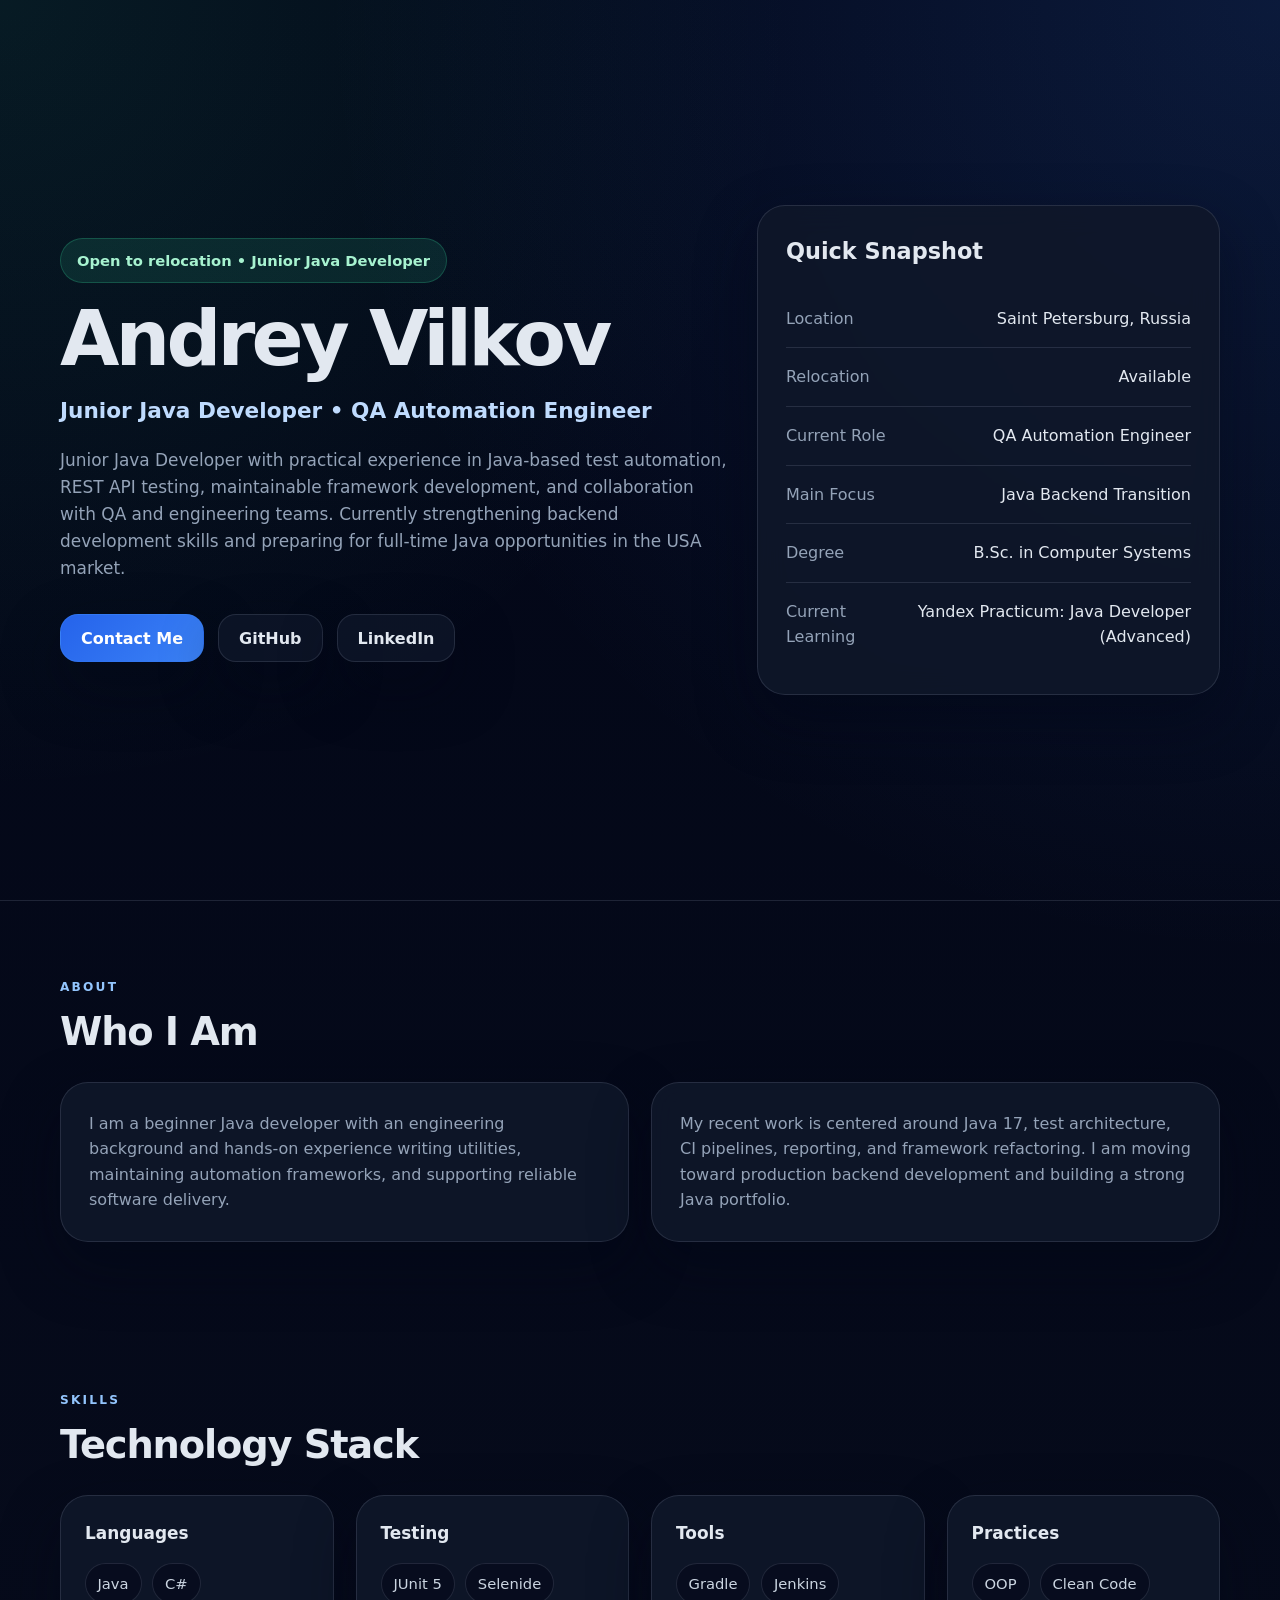
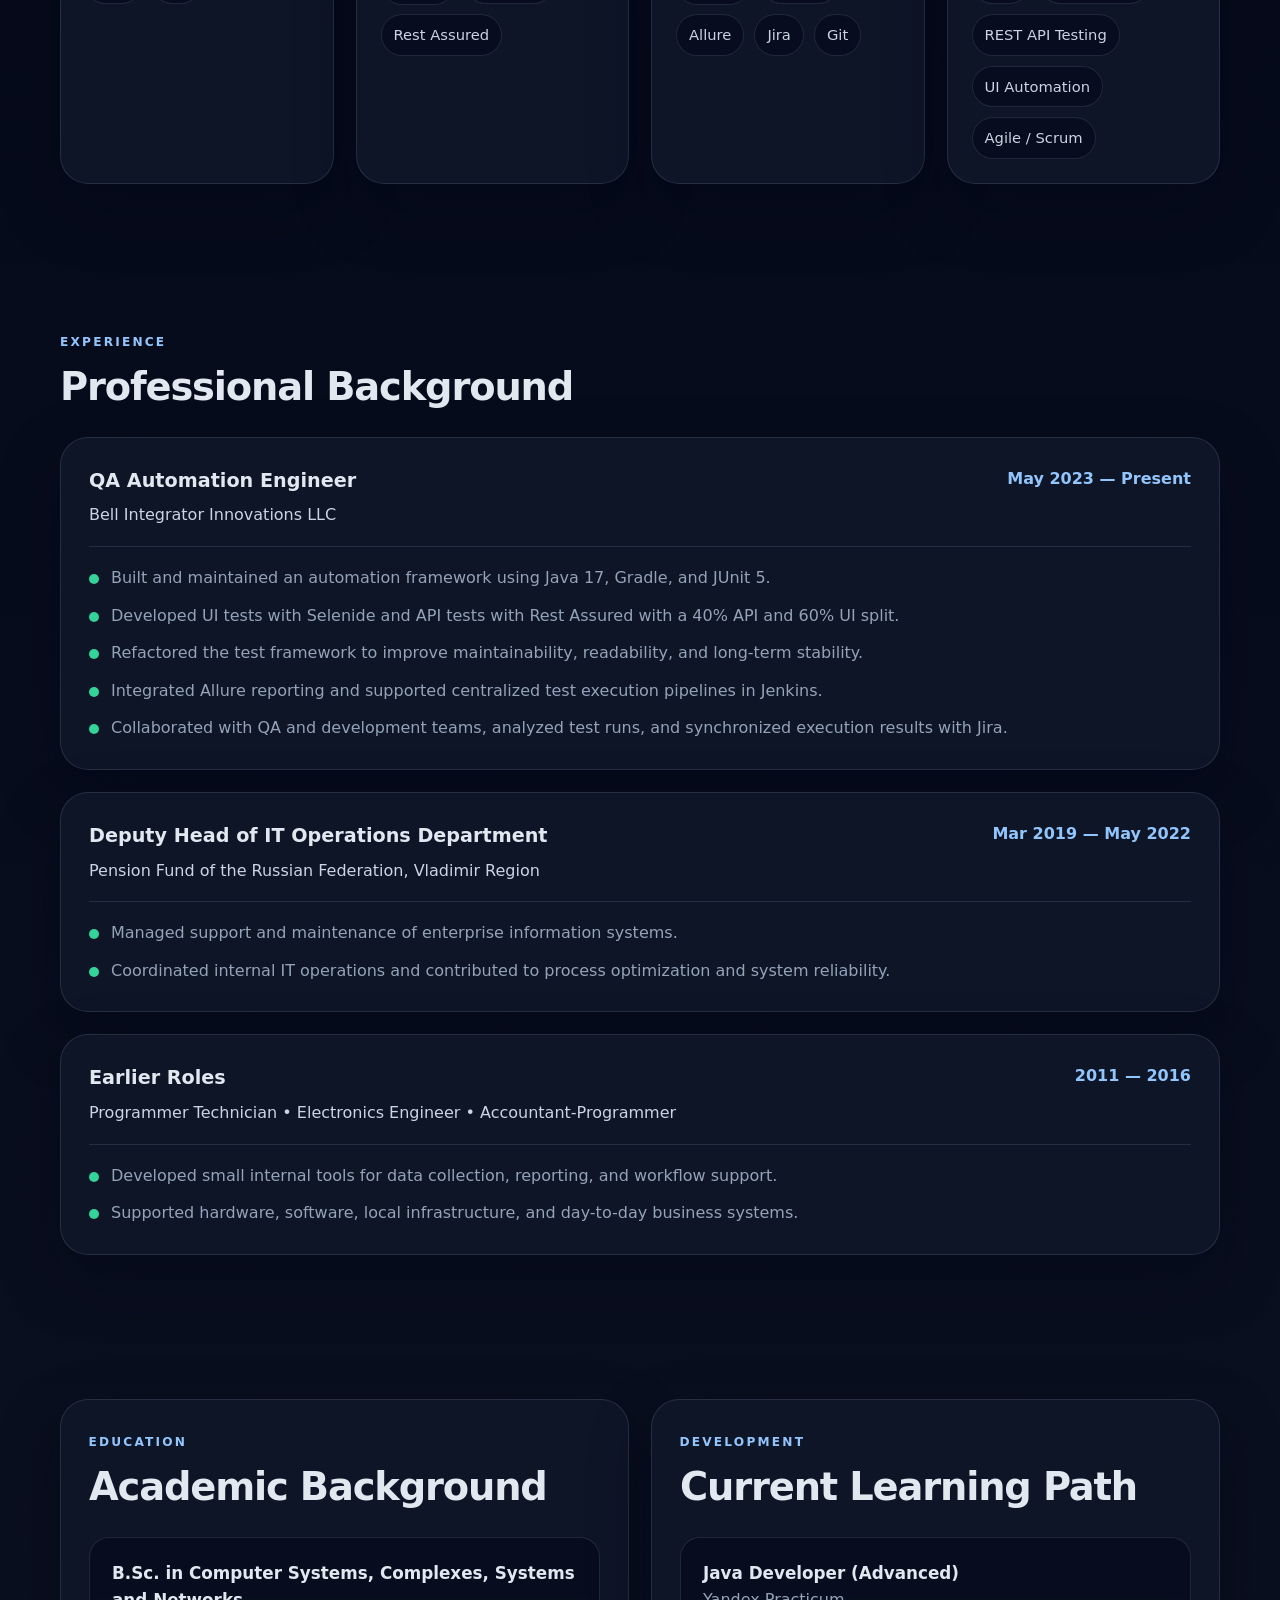
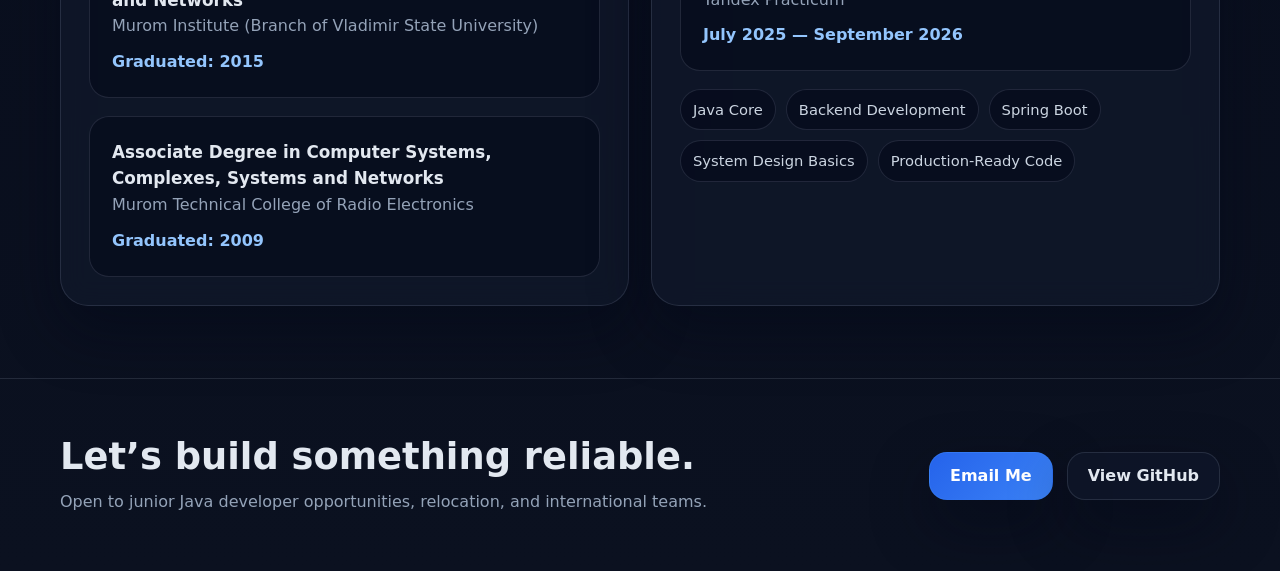
==== index.html @ 2f8b6960 "add index file" ====
<!DOCTYPE html>
<html lang="en">
<head>
  <meta charset="UTF-8" />
  <meta name="viewport" content="width=device-width, initial-scale=1.0" />
  <meta name="description" content="Andrey Vilkov — Junior Java Developer and QA Automation Engineer. Portfolio business card website." />
  <meta name="theme-color" content="#0f172a" />
  <title>Andrey Vilkov | Junior Java Developer</title>
  <style>
    :root {
      --bg: #020617;
      --panel: rgba(15, 23, 42, 0.88);
      --panel-solid: #0f172a;
      --panel-soft: #111827;
      --border: rgba(148, 163, 184, 0.18);
      --text: #e2e8f0;
      --muted: #94a3b8;
      --blue: #3b82f6;
      --blue-soft: rgba(59, 130, 246, 0.16);
      --emerald: #34d399;
      --shadow: 0 24px 60px rgba(2, 6, 23, 0.45);
      --radius-xl: 28px;
      --radius-lg: 20px;
      --max-width: 1160px;
    }

    * { box-sizing: border-box; }
    html { scroll-behavior: smooth; }
    body {
      margin: 0;
      font-family: Inter, ui-sans-serif, system-ui, -apple-system, BlinkMacSystemFont, "Segoe UI", sans-serif;
      color: var(--text);
      background:
        radial-gradient(circle at top right, rgba(59, 130, 246, 0.16), transparent 24%),
        radial-gradient(circle at top left, rgba(52, 211, 153, 0.10), transparent 20%),
        linear-gradient(180deg, #020617 0%, #0b1120 100%);
      line-height: 1.6;
    }

    a { color: inherit; text-decoration: none; }
    img { max-width: 100%; display: block; }

    .container {
      width: min(calc(100% - 32px), var(--max-width));
      margin: 0 auto;
    }

    .section { padding: 72px 0; }
    .section-title {
      margin: 0;
      font-size: clamp(1.95rem, 3vw, 2.7rem);
      line-height: 1.1;
      letter-spacing: -0.03em;
    }
    .eyebrow {
      display: inline-block;
      margin-bottom: 14px;
      color: #93c5fd;
      text-transform: uppercase;
      letter-spacing: 0.18em;
      font-size: 0.76rem;
      font-weight: 700;
    }

    .hero {
      position: relative;
      overflow: hidden;
      border-bottom: 1px solid var(--border);
    }

    .hero-grid {
      display: grid;
      grid-template-columns: 1.3fr 0.9fr;
      gap: 28px;
      align-items: center;
      min-height: 100vh;
      padding: 48px 0;
    }

    .pill {
      display: inline-flex;
      align-items: center;
      gap: 10px;
      padding: 10px 16px;
      border-radius: 999px;
      background: rgba(52, 211, 153, 0.12);
      border: 1px solid rgba(52, 211, 153, 0.24);
      color: #a7f3d0;
      font-size: 0.92rem;
      font-weight: 600;
    }

    .hero h1 {
      margin: 18px 0 0;
      font-size: clamp(3rem, 6vw, 5.4rem);
      line-height: 0.98;
      letter-spacing: -0.05em;
    }

    .hero-subtitle {
      margin: 18px 0 0;
      color: #bfdbfe;
      font-size: clamp(1.05rem, 2vw, 1.35rem);
      font-weight: 600;
    }

    .hero-description {
      max-width: 740px;
      margin: 18px 0 0;
      color: var(--muted);
      font-size: 1.06rem;
    }

    .actions {
      display: flex;
      flex-wrap: wrap;
      gap: 14px;
      margin-top: 32px;
    }

    .button {
      display: inline-flex;
      align-items: center;
      justify-content: center;
      min-height: 48px;
      padding: 0 20px;
      border-radius: 18px;
      border: 1px solid var(--border);
      background: rgba(15, 23, 42, 0.78);
      color: var(--text);
      font-weight: 700;
      transition: transform 160ms ease, border-color 160ms ease, background 160ms ease;
      box-shadow: var(--shadow);
    }

    .button:hover {
      transform: translateY(-2px);
      border-color: rgba(148, 163, 184, 0.42);
      background: rgba(17, 24, 39, 0.96);
    }

    .button-primary {
      background: linear-gradient(135deg, #2563eb, #3b82f6);
      border-color: rgba(59, 130, 246, 0.4);
      color: white;
    }

    .button-primary:hover {
      background: linear-gradient(135deg, #1d4ed8, #2563eb);
      border-color: rgba(96, 165, 250, 0.55);
    }

    .card {
      background: var(--panel);
      border: 1px solid var(--border);
      border-radius: var(--radius-xl);
      box-shadow: var(--shadow);
      backdrop-filter: blur(14px);
    }

    .snapshot {
      padding: 28px;
    }

    .snapshot h2 {
      margin: 0 0 20px;
      font-size: 1.4rem;
    }

    .snapshot-row {
      display: flex;
      justify-content: space-between;
      gap: 18px;
      padding: 16px 0;
      border-bottom: 1px solid var(--border);
    }

    .snapshot-row:last-child { border-bottom: 0; }
    .label { color: var(--muted); }
    .value { text-align: right; }

    .two-col, .grid-2, .grid-4, .timeline {
      display: grid;
      gap: 22px;
    }

    .grid-2 { grid-template-columns: repeat(2, minmax(0, 1fr)); }
    .grid-4 { grid-template-columns: repeat(4, minmax(0, 1fr)); }

    .content-card { padding: 28px; }
    .content-card p { margin: 0; color: var(--muted); }

    .skill-card { padding: 24px; }
    .skill-card h3 { margin: 0 0 16px; font-size: 1.06rem; text-transform: capitalize; }

    .tags {
      display: flex;
      flex-wrap: wrap;
      gap: 10px;
    }

    .tag {
      padding: 8px 12px;
      border-radius: 999px;
      border: 1px solid var(--border);
      background: rgba(2, 6, 23, 0.52);
      color: #cbd5e1;
      font-size: 0.92rem;
    }

    .job-card { padding: 28px; }

    .job-header {
      display: flex;
      justify-content: space-between;
      gap: 18px;
      padding-bottom: 18px;
      border-bottom: 1px solid var(--border);
    }

    .job-header h3 {
      margin: 0;
      font-size: 1.2rem;
    }

    .job-company { margin-top: 6px; color: #cbd5e1; }
    .job-period { color: #93c5fd; font-weight: 700; white-space: nowrap; }

    .job-list {
      margin: 18px 0 0;
      padding: 0;
      list-style: none;
      display: grid;
      gap: 12px;
    }

    .job-list li {
      display: flex;
      align-items: flex-start;
      gap: 12px;
      color: var(--muted);
    }

    .dot {
      width: 10px;
      height: 10px;
      margin-top: 9px;
      border-radius: 50%;
      background: var(--emerald);
      flex: none;
    }

    .edu-item, .learning-card {
      padding: 22px;
      border-radius: var(--radius-lg);
      background: rgba(2, 6, 23, 0.5);
      border: 1px solid var(--border);
    }

    .edu-item h3, .learning-card h3 {
      margin: 0;
      font-size: 1.05rem;
    }

    .subtle { color: var(--muted); }
    .accent { color: #93c5fd; font-weight: 700; }

    .footer {
      border-top: 1px solid var(--border);
      padding: 34px 0 56px;
    }

    .footer-wrap {
      display: flex;
      justify-content: space-between;
      gap: 20px;
      align-items: center;
      padding: 24px 0 0;
    }

    .footer h2 {
      margin: 0;
      font-size: clamp(1.7rem, 3vw, 2.3rem);
      line-height: 1.1;
    }

    .footer p { margin: 12px 0 0; color: var(--muted); }

    @media (max-width: 1080px) {
      .hero-grid,
      .grid-2,
      .grid-4 {
        grid-template-columns: 1fr;
      }

      .hero-grid {
        min-height: auto;
        padding: 72px 0 48px;
      }
    }

    @media (max-width: 720px) {
      .section { padding: 56px 0; }
      .container { width: min(calc(100% - 24px), var(--max-width)); }
      .job-header,
      .snapshot-row,
      .footer-wrap {
        flex-direction: column;
        align-items: flex-start;
      }
      .value, .job-period { text-align: left; white-space: normal; }
      .button { width: 100%; }
      .actions { flex-direction: column; }
    }
  </style>
</head>
<body>
  <header class="hero" id="top">
    <div class="container">
      <div class="hero-grid">
        <div>
          <div class="pill">Open to relocation • Junior Java Developer</div>
          <h1>Andrey Vilkov</h1>
          <p class="hero-subtitle">Junior Java Developer • QA Automation Engineer</p>
          <p class="hero-description">
            Junior Java Developer with practical experience in Java-based test automation, REST API testing,
            maintainable framework development, and collaboration with QA and engineering teams. Currently
            strengthening backend development skills and preparing for full-time Java opportunities in the USA market.
          </p>
          <div class="actions">
            <a class="button button-primary" href="mailto:vilkov_andrew@mail.ru">Contact Me</a>
            <a class="button" href="https://github.com/ITrue33" target="_blank" rel="noreferrer">GitHub</a>
            <a class="button" href="https://www.linkedin.com/in/andrew-vilkov" target="_blank" rel="noreferrer">LinkedIn</a>
          </div>
        </div>

        <aside class="card snapshot">
          <h2>Quick Snapshot</h2>
          <div class="snapshot-row"><span class="label">Location</span><span class="value">Saint Petersburg, Russia</span></div>
          <div class="snapshot-row"><span class="label">Relocation</span><span class="value">Available</span></div>
          <div class="snapshot-row"><span class="label">Current Role</span><span class="value">QA Automation Engineer</span></div>
          <div class="snapshot-row"><span class="label">Main Focus</span><span class="value">Java Backend Transition</span></div>
          <div class="snapshot-row"><span class="label">Degree</span><span class="value">B.Sc. in Computer Systems</span></div>
          <div class="snapshot-row"><span class="label">Current Learning</span><span class="value">Yandex Practicum: Java Developer (Advanced)</span></div>
        </aside>
      </div>
    </div>
  </header>

  <main>
    <section class="section">
      <div class="container">
        <span class="eyebrow">About</span>
        <h2 class="section-title">Who I Am</h2>
        <div class="grid-2" style="margin-top: 28px;">
          <article class="card content-card">
            <p>
              I am a beginner Java developer with an engineering background and hands-on experience writing utilities,
              maintaining automation frameworks, and supporting reliable software delivery.
            </p>
          </article>
          <article class="card content-card">
            <p>
              My recent work is centered around Java 17, test architecture, CI pipelines, reporting, and framework
              refactoring. I am moving toward production backend development and building a strong Java portfolio.
            </p>
          </article>
        </div>
      </div>
    </section>

    <section class="section">
      <div class="container">
        <span class="eyebrow">Skills</span>
        <h2 class="section-title">Technology Stack</h2>
        <div class="grid-4" style="margin-top: 28px;">
          <article class="card skill-card">
            <h3>Languages</h3>
            <div class="tags">
              <span class="tag">Java</span>
              <span class="tag">C#</span>
            </div>
          </article>
          <article class="card skill-card">
            <h3>Testing</h3>
            <div class="tags">
              <span class="tag">JUnit 5</span>
              <span class="tag">Selenide</span>
              <span class="tag">Rest Assured</span>
            </div>
          </article>
          <article class="card skill-card">
            <h3>Tools</h3>
            <div class="tags">
              <span class="tag">Gradle</span>
              <span class="tag">Jenkins</span>
              <span class="tag">Allure</span>
              <span class="tag">Jira</span>
              <span class="tag">Git</span>
            </div>
          </article>
          <article class="card skill-card">
            <h3>Practices</h3>
            <div class="tags">
              <span class="tag">OOP</span>
              <span class="tag">Clean Code</span>
              <span class="tag">REST API Testing</span>
              <span class="tag">UI Automation</span>
              <span class="tag">Agile / Scrum</span>
            </div>
          </article>
        </div>
      </div>
    </section>

    <section class="section">
      <div class="container">
        <span class="eyebrow">Experience</span>
        <h2 class="section-title">Professional Background</h2>
        <div class="timeline" style="margin-top: 28px;">
          <article class="card job-card">
            <div class="job-header">
              <div>
                <h3>QA Automation Engineer</h3>
                <div class="job-company">Bell Integrator Innovations LLC</div>
              </div>
              <div class="job-period">May 2023 — Present</div>
            </div>
            <ul class="job-list">
              <li><span class="dot"></span><span>Built and maintained an automation framework using Java 17, Gradle, and JUnit 5.</span></li>
              <li><span class="dot"></span><span>Developed UI tests with Selenide and API tests with Rest Assured with a 40% API and 60% UI split.</span></li>
              <li><span class="dot"></span><span>Refactored the test framework to improve maintainability, readability, and long-term stability.</span></li>
              <li><span class="dot"></span><span>Integrated Allure reporting and supported centralized test execution pipelines in Jenkins.</span></li>
              <li><span class="dot"></span><span>Collaborated with QA and development teams, analyzed test runs, and synchronized execution results with Jira.</span></li>
            </ul>
          </article>

          <article class="card job-card">
            <div class="job-header">
              <div>
                <h3>Deputy Head of IT Operations Department</h3>
                <div class="job-company">Pension Fund of the Russian Federation, Vladimir Region</div>
              </div>
              <div class="job-period">Mar 2019 — May 2022</div>
            </div>
            <ul class="job-list">
              <li><span class="dot"></span><span>Managed support and maintenance of enterprise information systems.</span></li>
              <li><span class="dot"></span><span>Coordinated internal IT operations and contributed to process optimization and system reliability.</span></li>
            </ul>
          </article>

          <article class="card job-card">
            <div class="job-header">
              <div>
                <h3>Earlier Roles</h3>
                <div class="job-company">Programmer Technician • Electronics Engineer • Accountant-Programmer</div>
              </div>
              <div class="job-period">2011 — 2016</div>
            </div>
            <ul class="job-list">
              <li><span class="dot"></span><span>Developed small internal tools for data collection, reporting, and workflow support.</span></li>
              <li><span class="dot"></span><span>Supported hardware, software, local infrastructure, and day-to-day business systems.</span></li>
            </ul>
          </article>
        </div>
      </div>
    </section>

    <section class="section">
      <div class="container">
        <div class="grid-2">
          <article class="card content-card">
            <span class="eyebrow">Education</span>
            <h2 class="section-title">Academic Background</h2>
            <div style="margin-top: 28px; display: grid; gap: 18px;">
              <div class="edu-item">
                <h3>B.Sc. in Computer Systems, Complexes, Systems and Networks</h3>
                <div class="subtle">Murom Institute (Branch of Vladimir State University)</div>
                <div class="accent" style="margin-top: 10px;">Graduated: 2015</div>
              </div>
              <div class="edu-item">
                <h3>Associate Degree in Computer Systems, Complexes, Systems and Networks</h3>
                <div class="subtle">Murom Technical College of Radio Electronics</div>
                <div class="accent" style="margin-top: 10px;">Graduated: 2009</div>
              </div>
            </div>
          </article>

          <article class="card content-card">
            <span class="eyebrow">Development</span>
            <h2 class="section-title">Current Learning Path</h2>
            <div style="margin-top: 28px; display: grid; gap: 18px;">
              <div class="learning-card">
                <h3>Java Developer (Advanced)</h3>
                <div class="subtle">Yandex Practicum</div>
                <div class="accent" style="margin-top: 10px;">July 2025 — September 2026</div>
              </div>
              <div class="tags">
                <span class="tag">Java Core</span>
                <span class="tag">Backend Development</span>
                <span class="tag">Spring Boot</span>
                <span class="tag">System Design Basics</span>
                <span class="tag">Production-Ready Code</span>
              </div>
            </div>
          </article>
        </div>
      </div>
    </section>
  </main>

  <footer class="footer">
    <div class="container">
      <div class="footer-wrap">
        <div>
          <h2>Let’s build something reliable.</h2>
          <p>Open to junior Java developer opportunities, relocation, and international teams.</p>
        </div>
        <div class="actions" style="margin-top: 0;">
          <a class="button button-primary" href="mailto:your.email@example.com">Email Me</a>
          <a class="button" href="https://github.com/your-username" target="_blank" rel="noreferrer">View GitHub</a>
        </div>
      </div>
    </div>
  </footer>
</body>
</html>
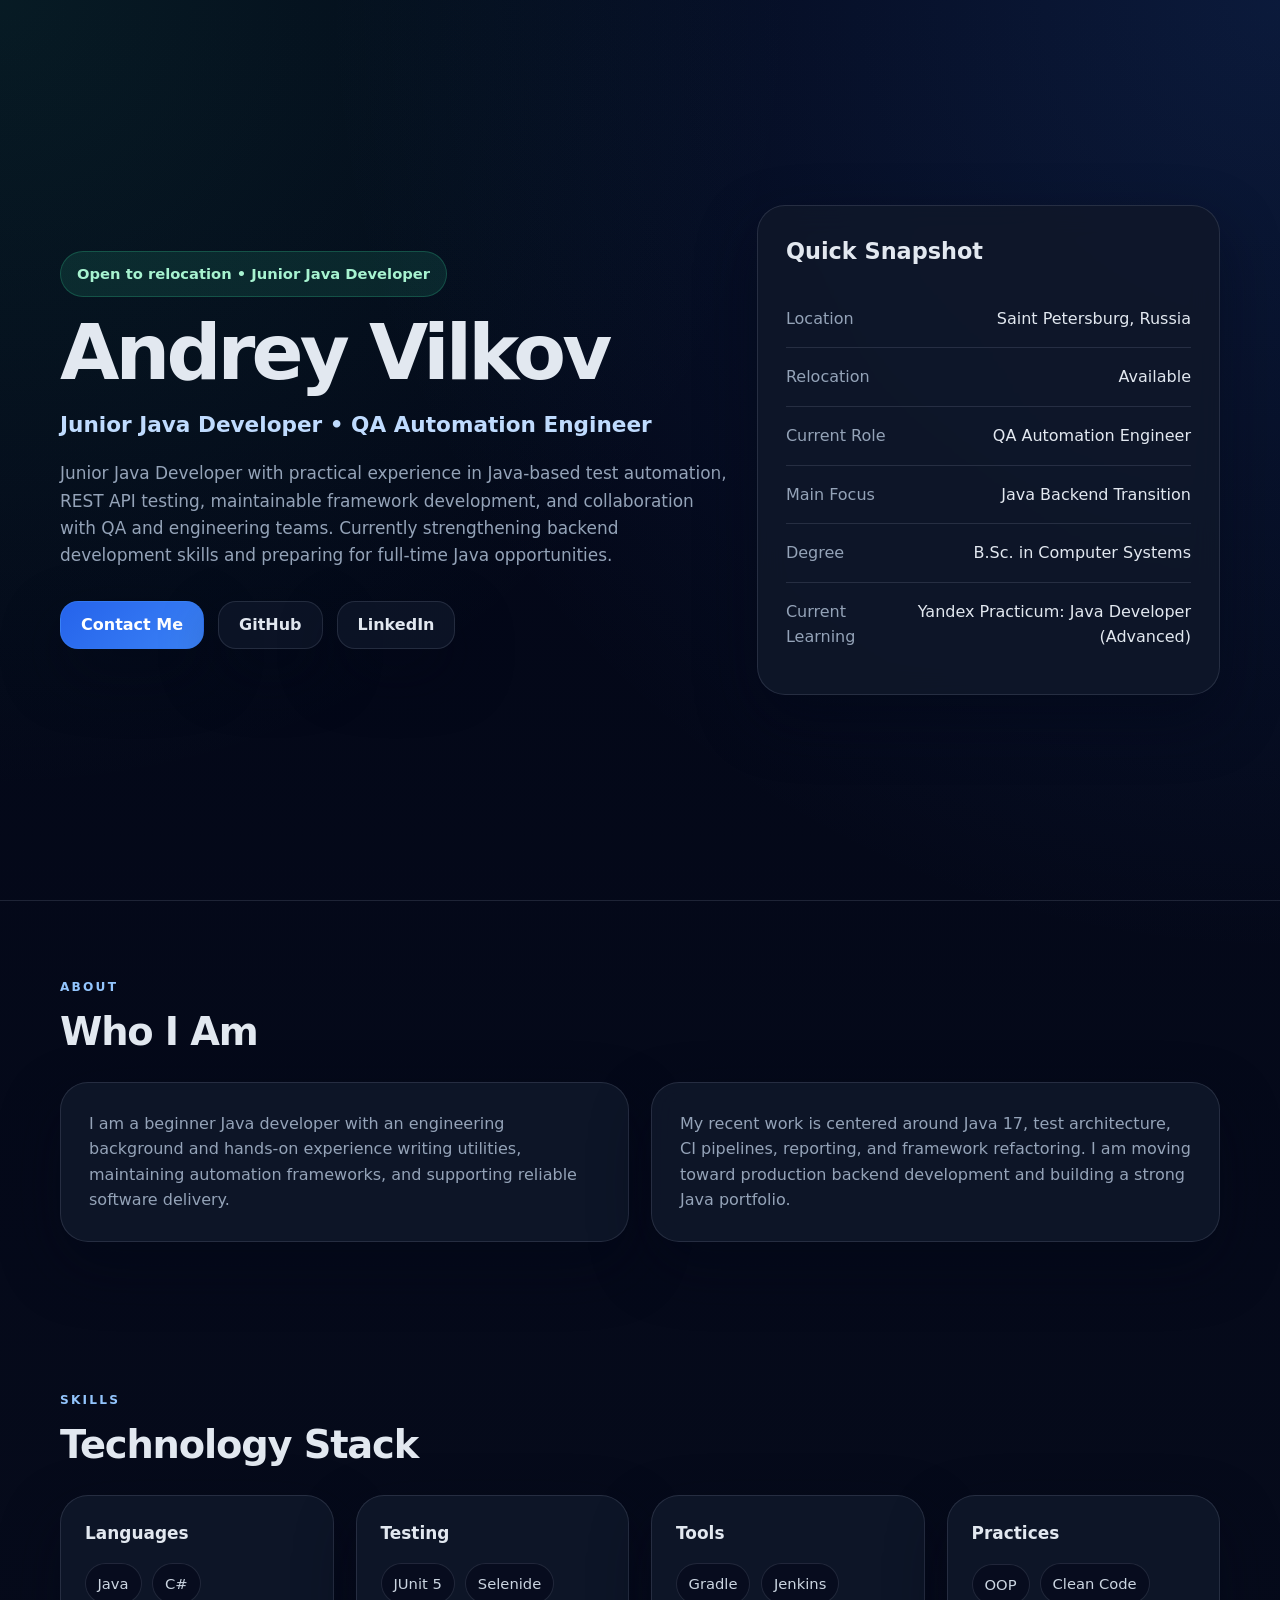
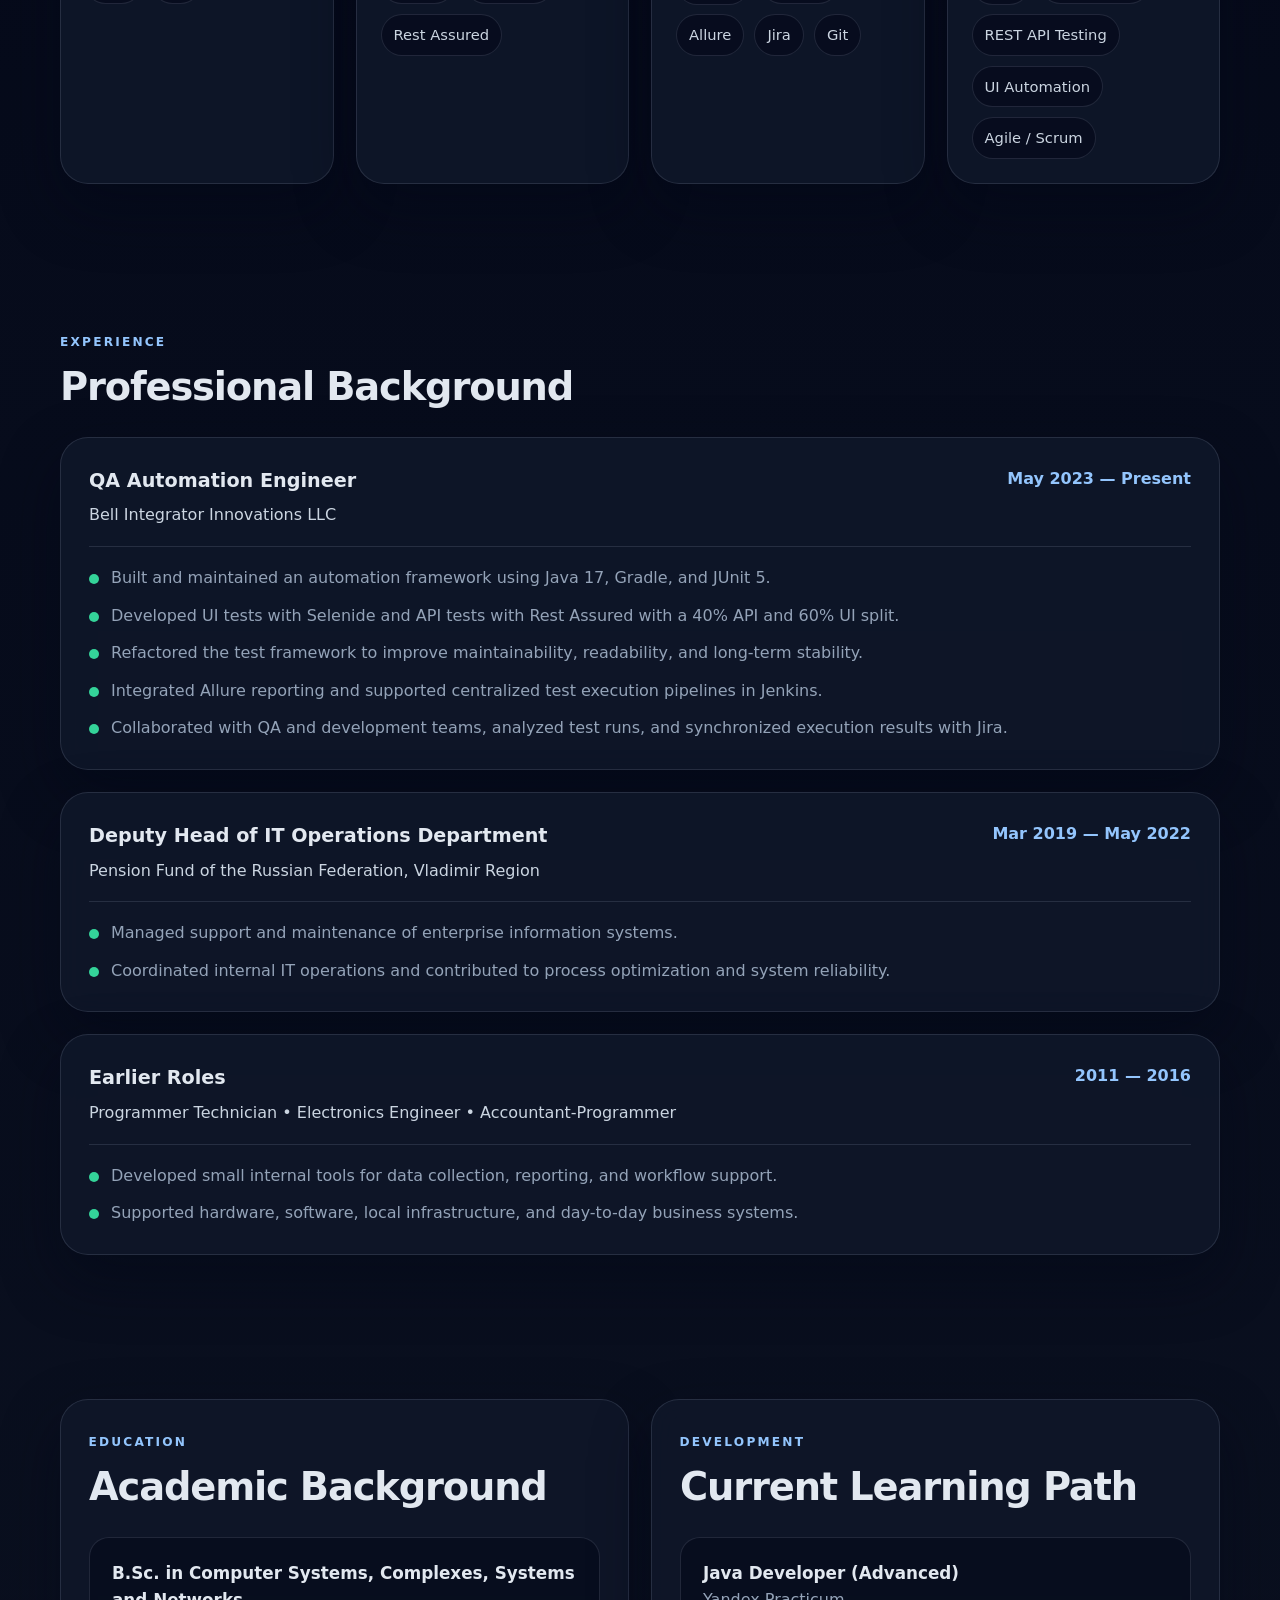
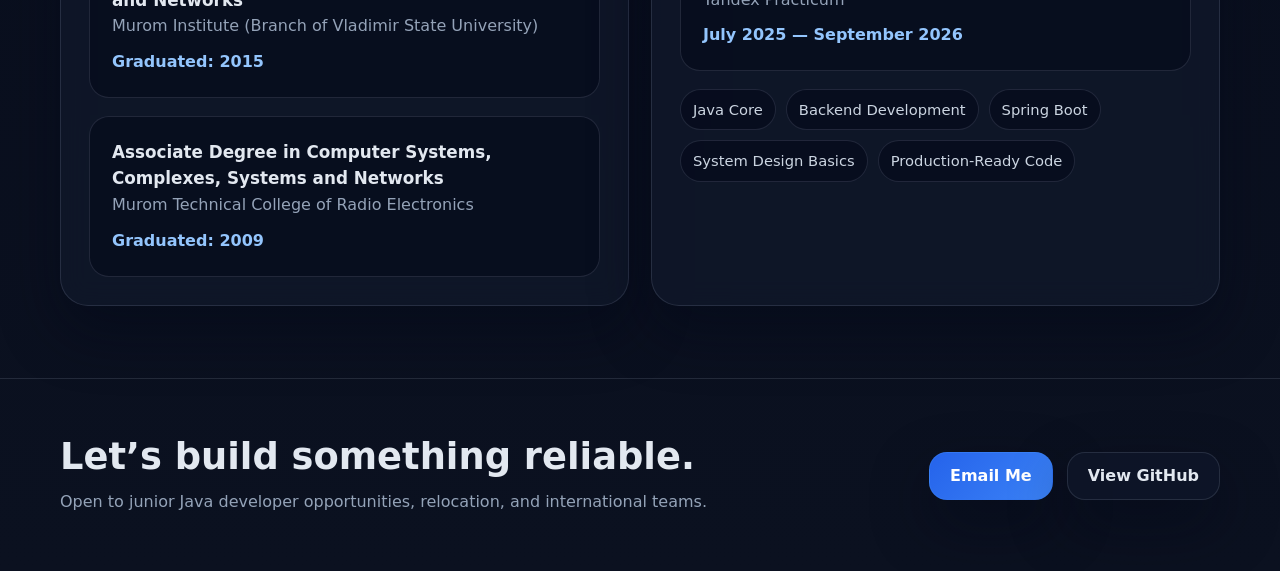
==== commit d255b94f: "Update index.html" ====
--- a/index.html
+++ b/index.html
@@ -325,7 +325,7 @@
           <p class="hero-description">
             Junior Java Developer with practical experience in Java-based test automation, REST API testing,
             maintainable framework development, and collaboration with QA and engineering teams. Currently
-            strengthening backend development skills and preparing for full-time Java opportunities in the USA market.
+            strengthening backend development skills and preparing for full-time Java opportunities.
           </p>
           <div class="actions">
             <a class="button button-primary" href="mailto:vilkov_andrew@mail.ru">Contact Me</a>
@@ -517,8 +517,8 @@
           <p>Open to junior Java developer opportunities, relocation, and international teams.</p>
         </div>
         <div class="actions" style="margin-top: 0;">
-          <a class="button button-primary" href="mailto:your.email@example.com">Email Me</a>
-          <a class="button" href="https://github.com/your-username" target="_blank" rel="noreferrer">View GitHub</a>
+          <a class="button button-primary" href="mailto:vilkov_andrew@mail.ru">Email Me</a>
+          <a class="button" href="https://github.com/ITrue33" target="_blank" rel="noreferrer">View GitHub</a>
         </div>
       </div>
     </div>
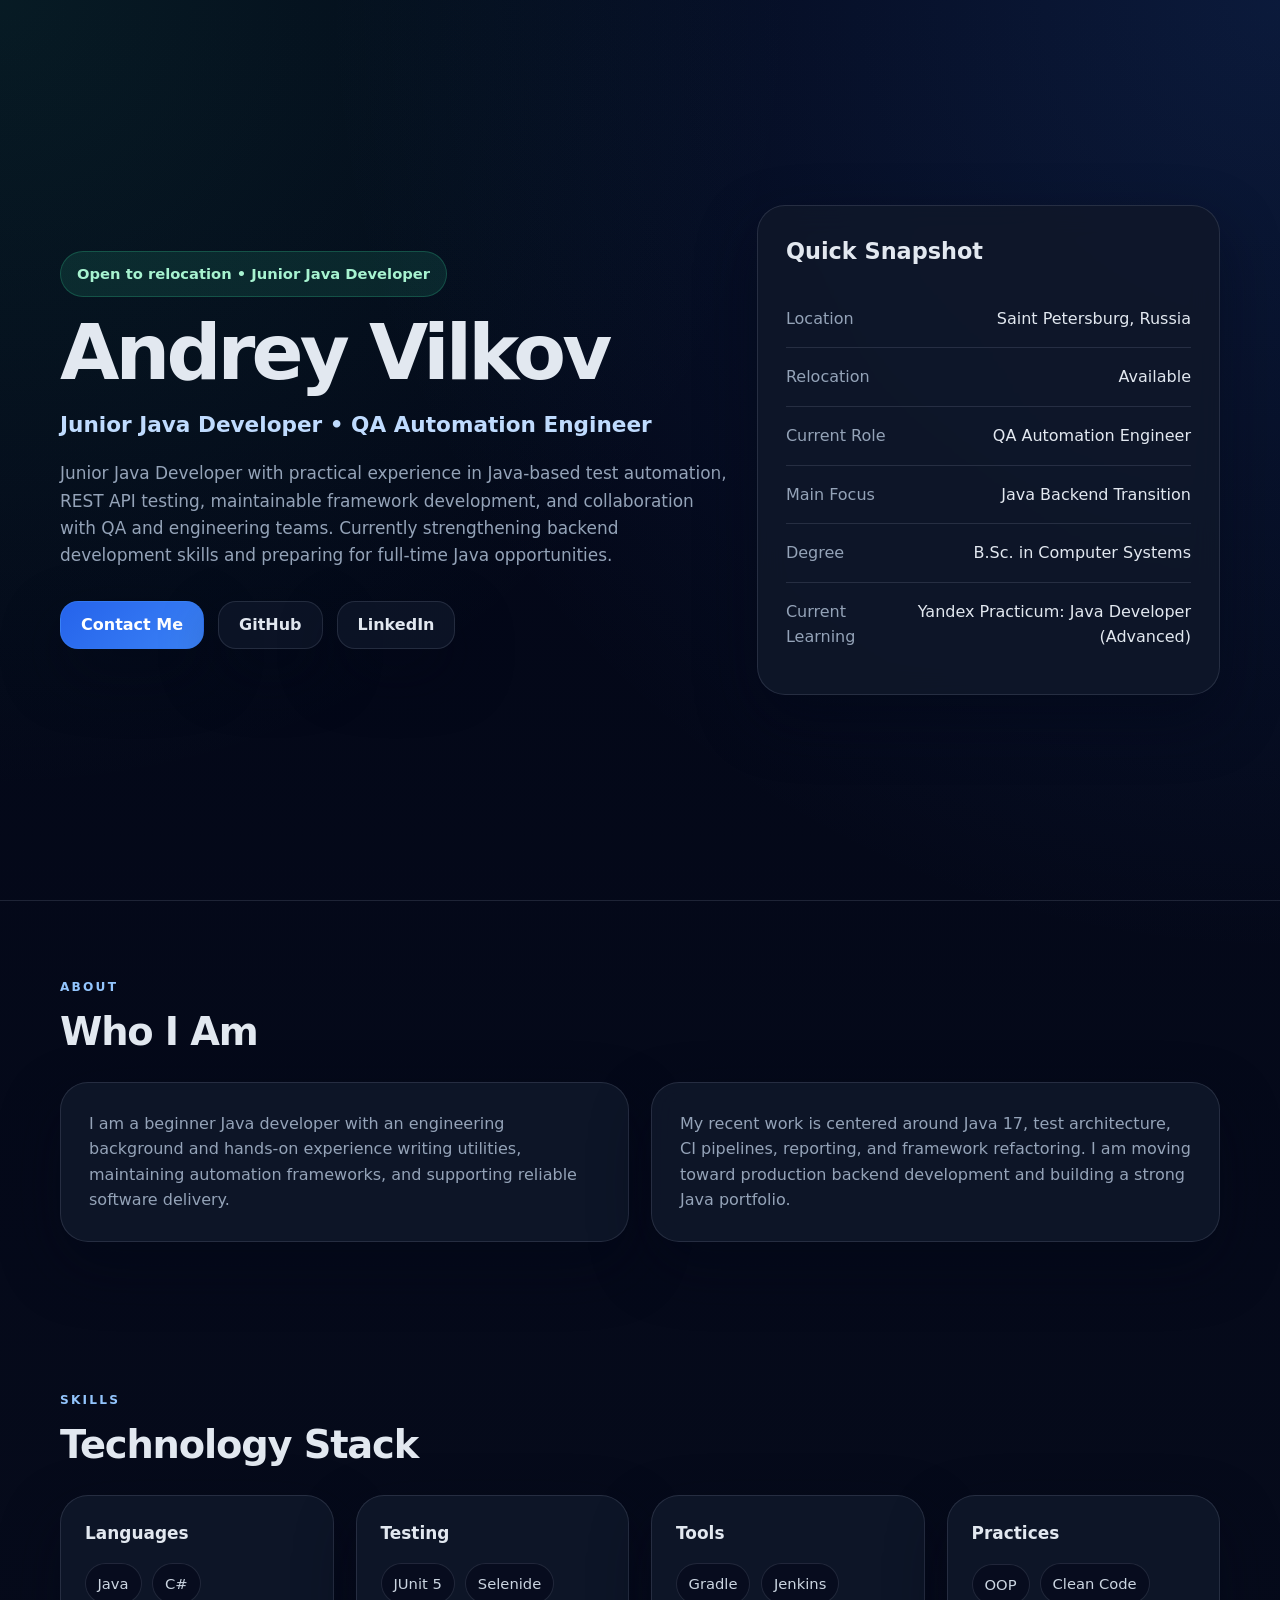
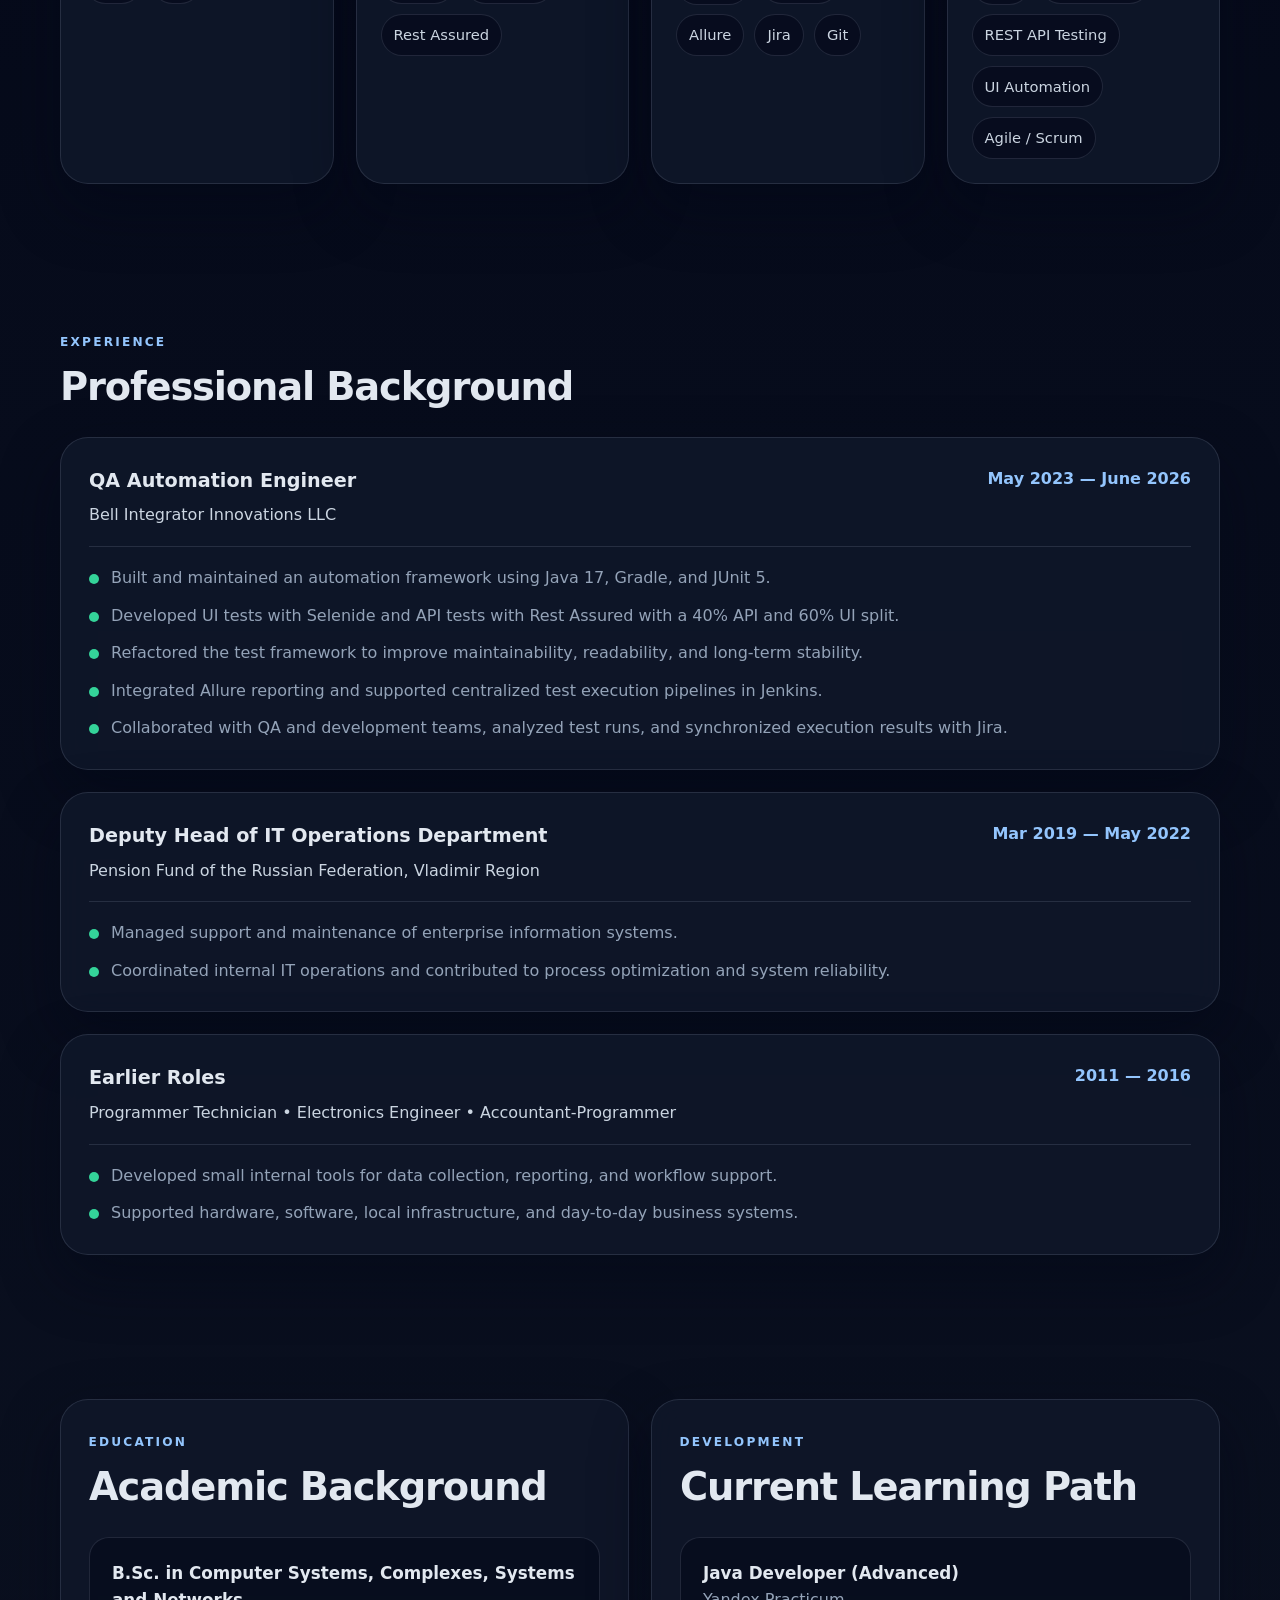
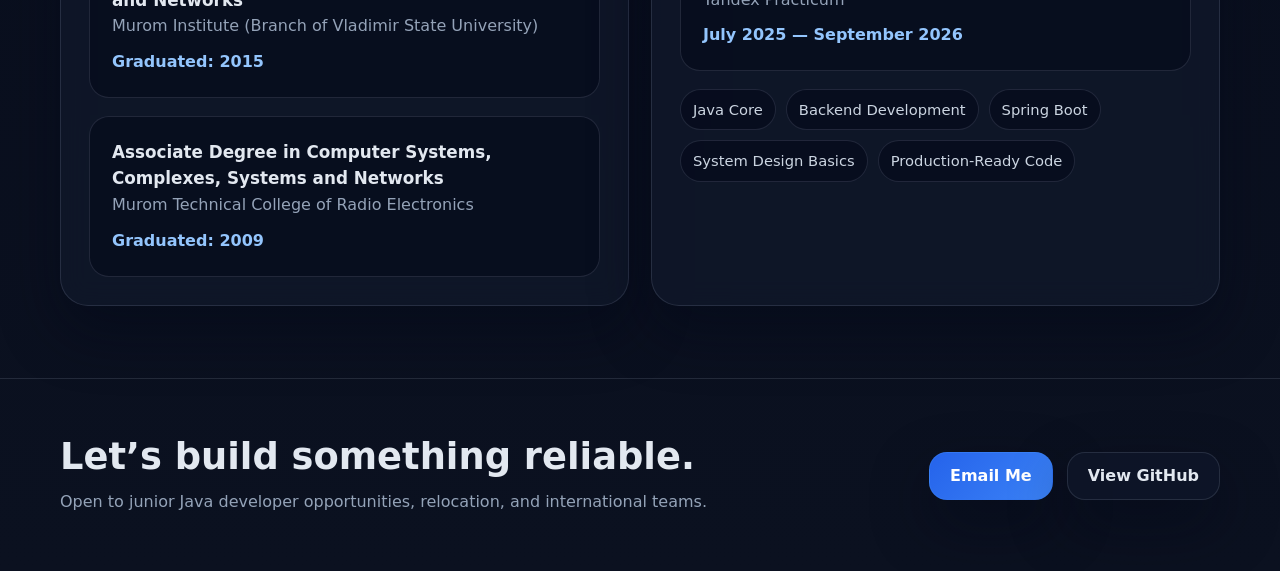
==== commit 9c63c565: "Update index.html update work status" ====
--- a/index.html
+++ b/index.html
@@ -424,7 +424,7 @@
                 <h3>QA Automation Engineer</h3>
                 <div class="job-company">Bell Integrator Innovations LLC</div>
               </div>
-              <div class="job-period">May 2023 — Present</div>
+              <div class="job-period">May 2023 — June 2026</div>
             </div>
             <ul class="job-list">
               <li><span class="dot"></span><span>Built and maintained an automation framework using Java 17, Gradle, and JUnit 5.</span></li>
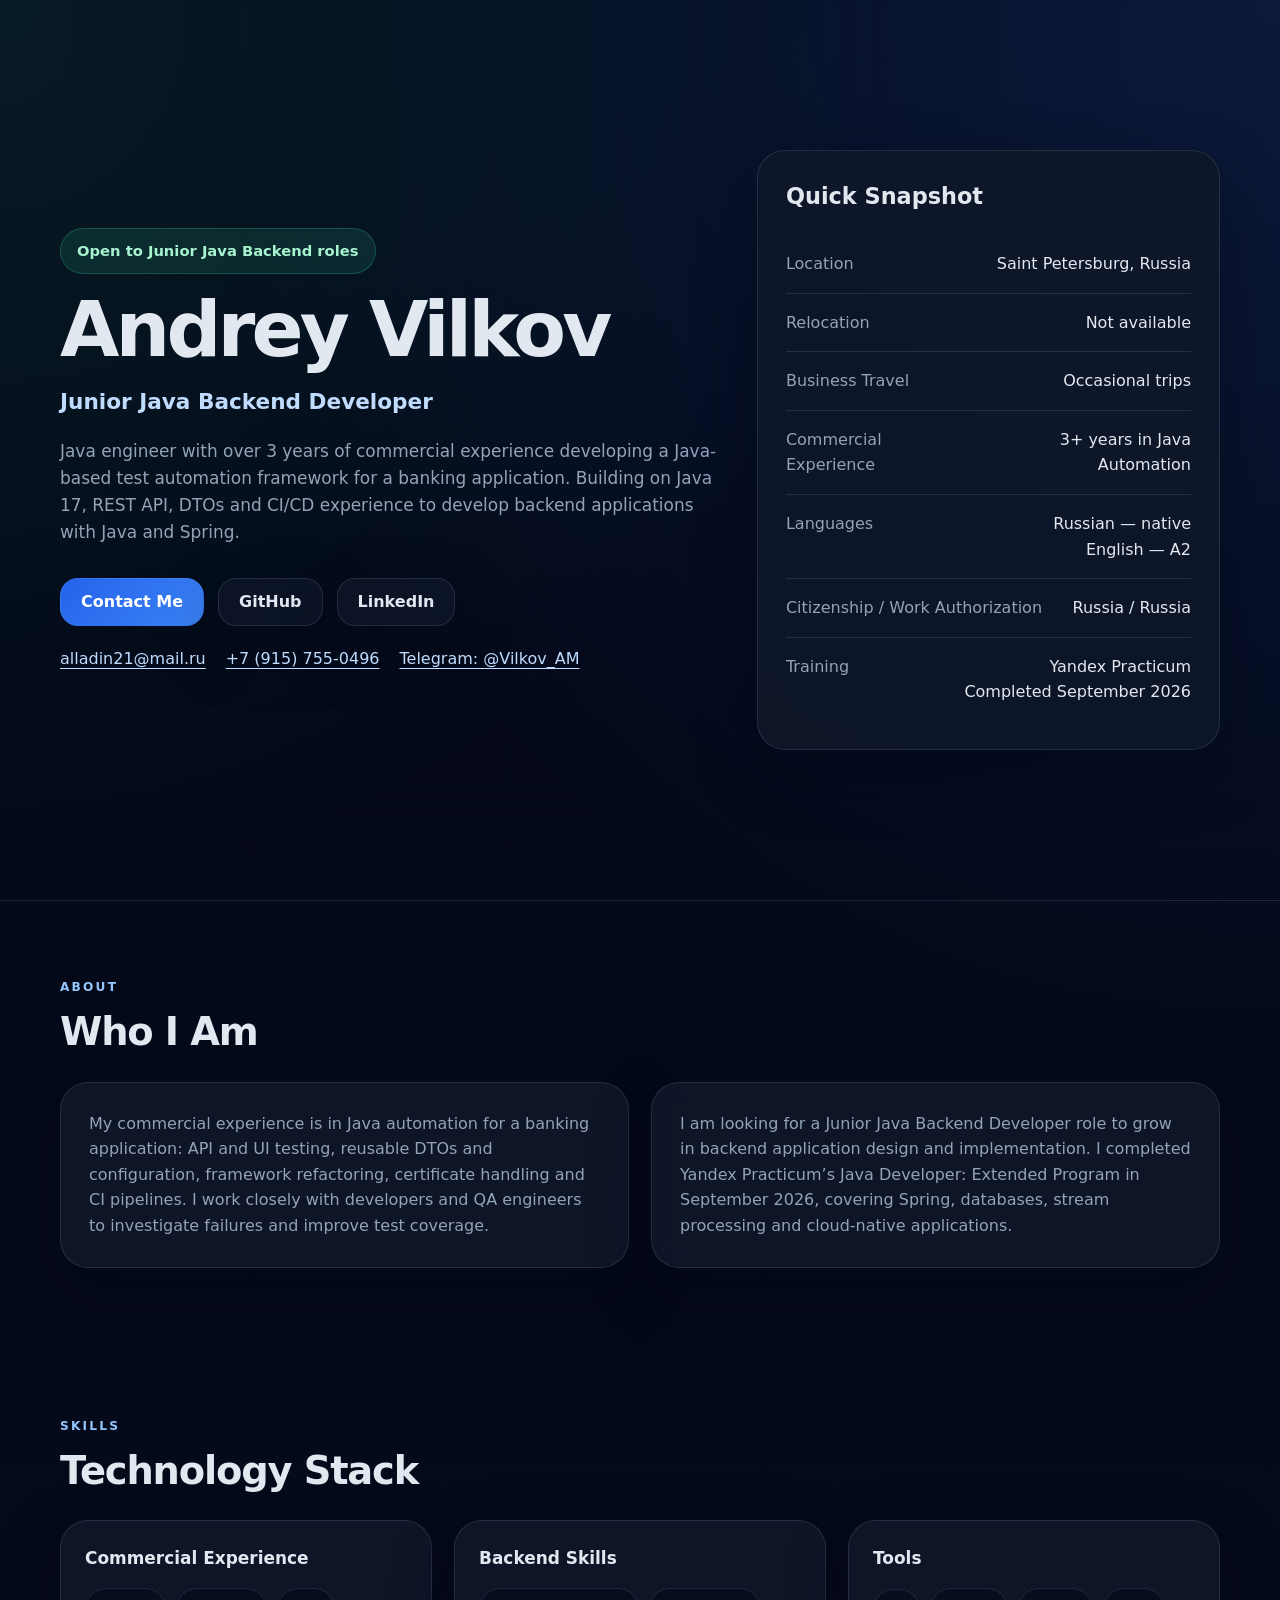
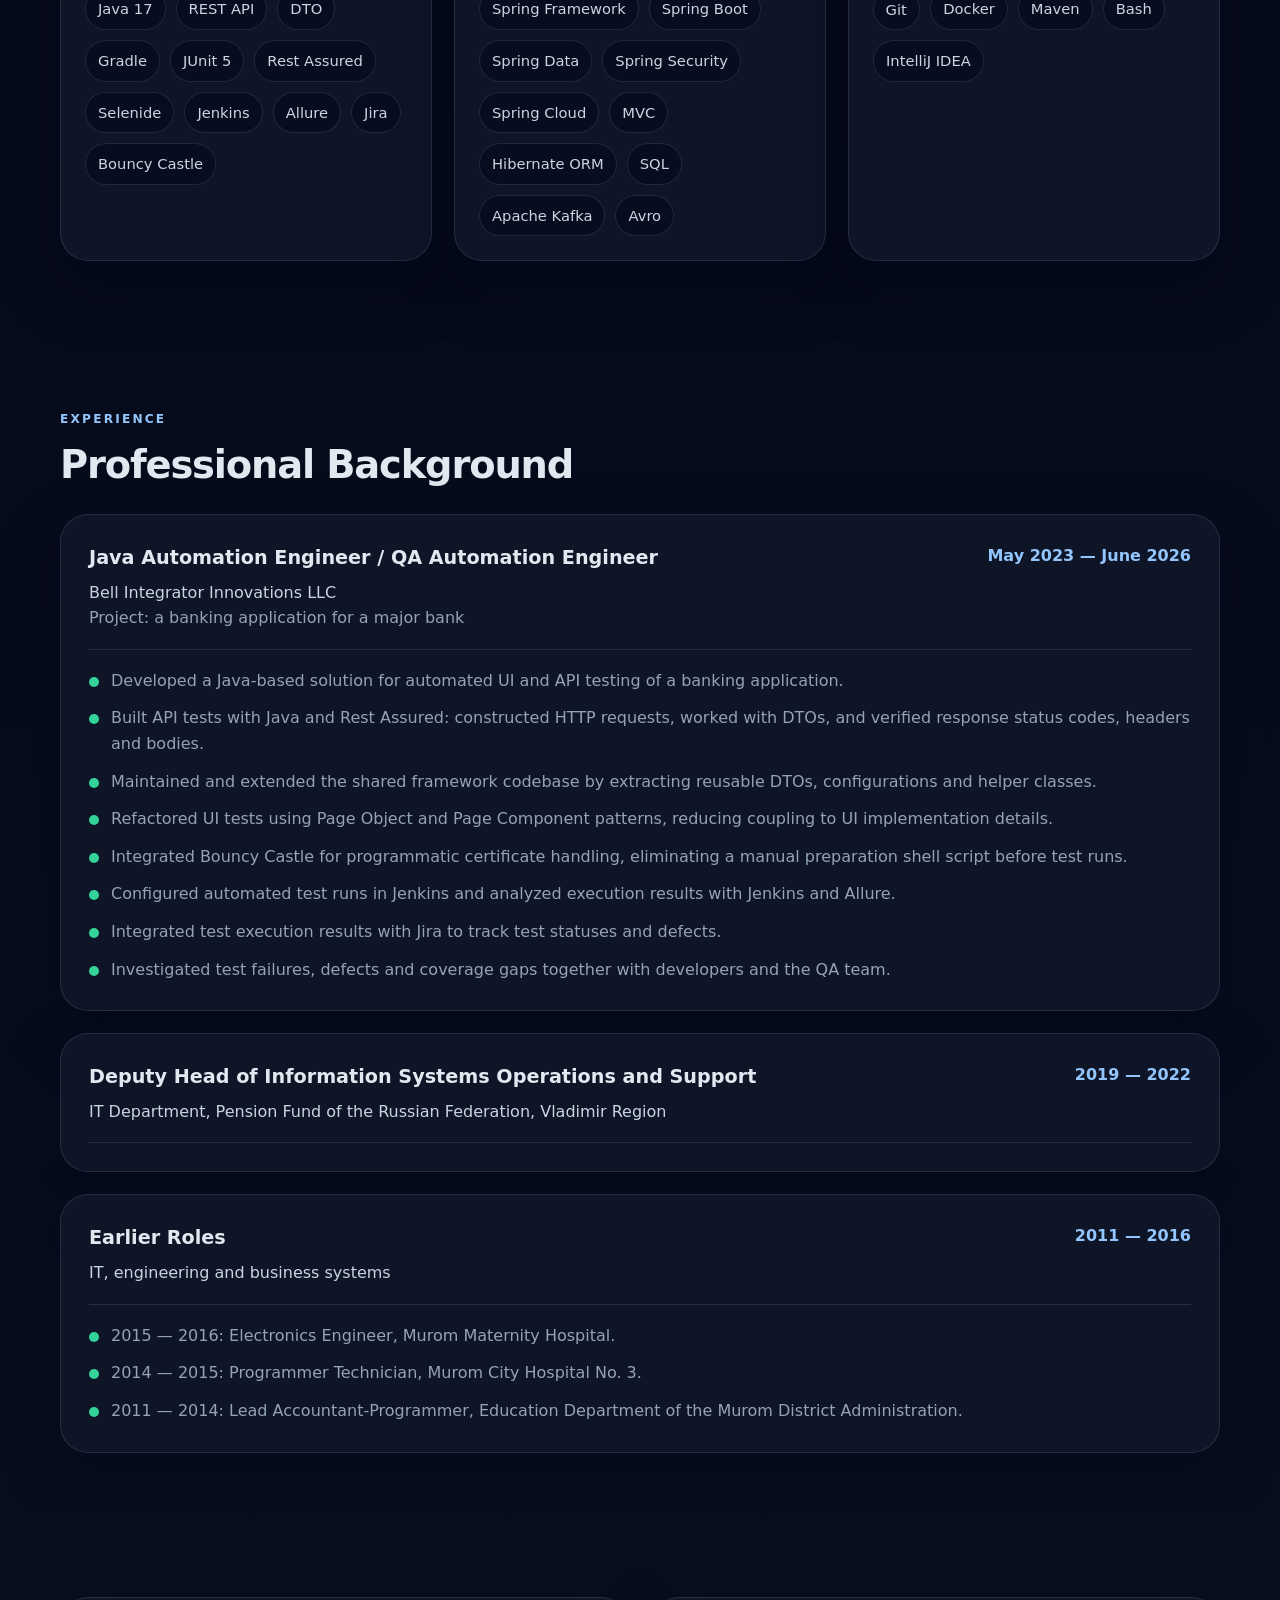
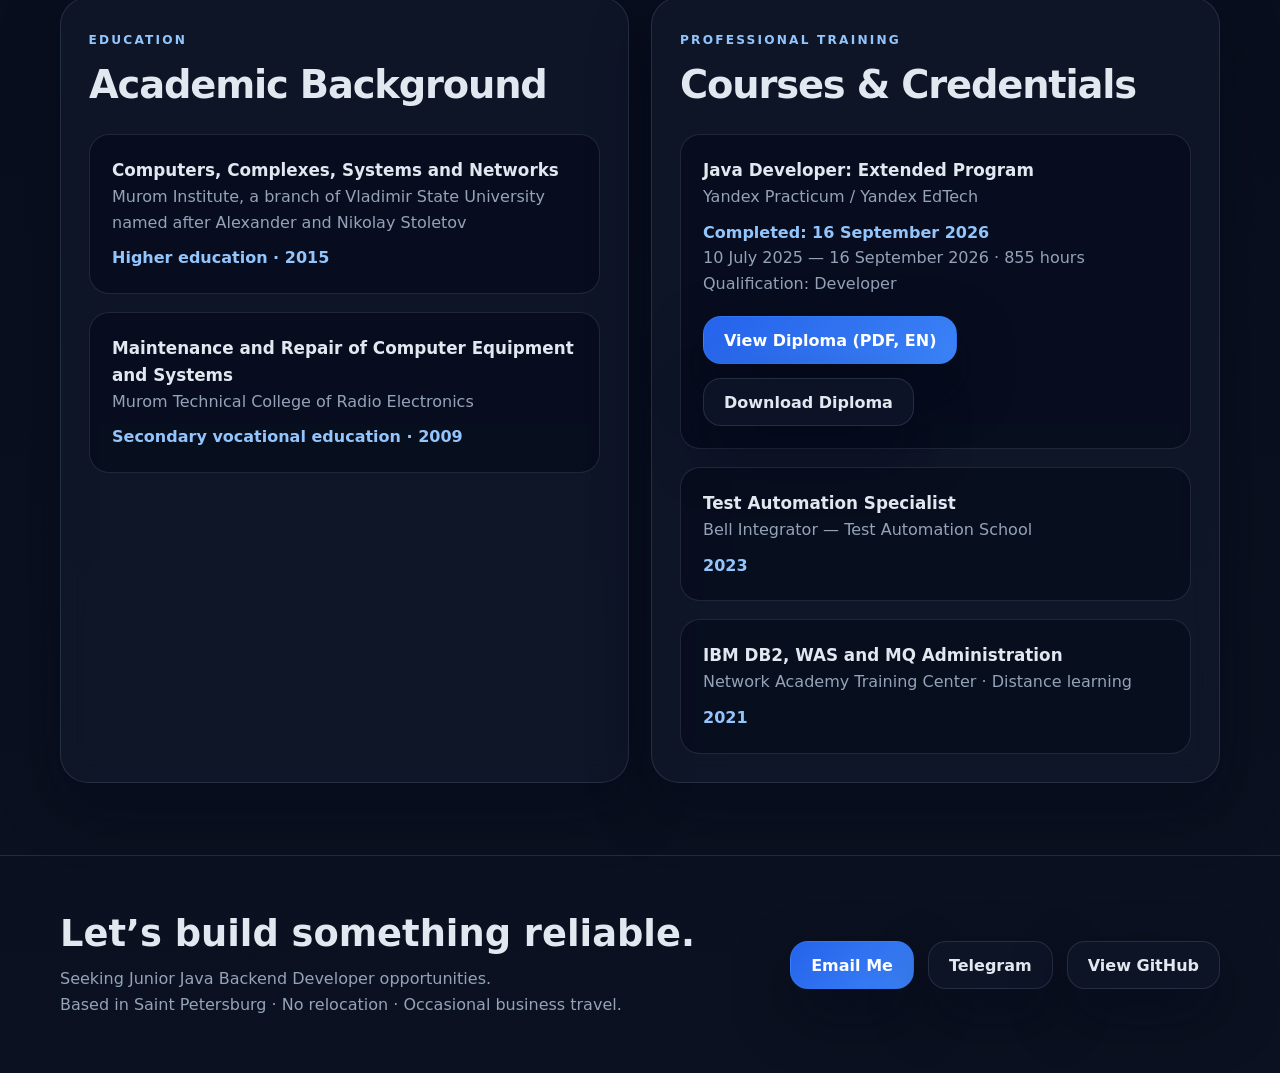
==== commit 02f18bbf: "feat: update resume website and attach Java diploma" ====
--- a/index.html
+++ b/index.html
@@ -3,9 +3,9 @@
 <head>
   <meta charset="UTF-8" />
   <meta name="viewport" content="width=device-width, initial-scale=1.0" />
-  <meta name="description" content="Andrey Vilkov — Junior Java Developer and QA Automation Engineer. Portfolio business card website." />
+  <meta name="description" content="Andrey Vilkov — Junior Java Backend Developer with 3+ years of commercial Java automation experience. Java 17, Spring, REST API, SQL and CI/CD." />
   <meta name="theme-color" content="#0f172a" />
-  <title>Andrey Vilkov | Junior Java Developer</title>
+  <title>Andrey Vilkov | Junior Java Backend Developer</title>
   <style>
     :root {
       --bg: #020617;
@@ -38,6 +38,9 @@
     }
 
     a { color: inherit; text-decoration: none; }
+    a:focus-visible { outline: 3px solid #93c5fd; outline-offset: 5px; }
+    .contact-details { display: flex; flex-wrap: wrap; gap: 8px 20px; margin-top: 20px; color: #bfdbfe; }
+    .contact-details a { overflow-wrap: anywhere; text-decoration: underline; text-underline-offset: 4px; }
     img { max-width: 100%; display: block; }
 
     .container {
@@ -179,13 +182,13 @@
     .label { color: var(--muted); }
     .value { text-align: right; }
 
-    .two-col, .grid-2, .grid-4, .timeline {
+    .two-col, .grid-2, .grid-3, .timeline {
       display: grid;
       gap: 22px;
     }
 
     .grid-2 { grid-template-columns: repeat(2, minmax(0, 1fr)); }
-    .grid-4 { grid-template-columns: repeat(4, minmax(0, 1fr)); }
+    .grid-3 { grid-template-columns: repeat(3, minmax(0, 1fr)); }
 
     .content-card { padding: 28px; }
     .content-card p { margin: 0; color: var(--muted); }
@@ -289,7 +292,7 @@
     @media (max-width: 1080px) {
       .hero-grid,
       .grid-2,
-      .grid-4 {
+      .grid-3 {
         grid-template-columns: 1fr;
       }
 
@@ -319,29 +322,35 @@
     <div class="container">
       <div class="hero-grid">
         <div>
-          <div class="pill">Open to relocation • Junior Java Developer</div>
+          <div class="pill">Open to Junior Java Backend roles</div>
           <h1>Andrey Vilkov</h1>
-          <p class="hero-subtitle">Junior Java Developer • QA Automation Engineer</p>
+          <p class="hero-subtitle">Junior Java Backend Developer</p>
           <p class="hero-description">
-            Junior Java Developer with practical experience in Java-based test automation, REST API testing,
-            maintainable framework development, and collaboration with QA and engineering teams. Currently
-            strengthening backend development skills and preparing for full-time Java opportunities.
+            Java engineer with over 3 years of commercial experience developing a Java-based test automation
+            framework for a banking application. Building on Java 17, REST API, DTOs and CI/CD experience
+            to develop backend applications with Java and Spring.
           </p>
           <div class="actions">
-            <a class="button button-primary" href="mailto:vilkov_andrew@mail.ru">Contact Me</a>
+            <a class="button button-primary" href="mailto:alladin21@mail.ru">Contact Me</a>
             <a class="button" href="https://github.com/ITrue33" target="_blank" rel="noreferrer">GitHub</a>
             <a class="button" href="https://www.linkedin.com/in/andrew-vilkov" target="_blank" rel="noreferrer">LinkedIn</a>
           </div>
+          <div class="contact-details">
+            <a href="mailto:alladin21@mail.ru">alladin21@mail.ru</a>
+            <a href="tel:+79157550496">+7 (915) 755-0496</a>
+            <a href="https://t.me/Vilkov_AM" target="_blank" rel="noreferrer">Telegram: @Vilkov_AM</a>
+          </div>
         </div>
 
         <aside class="card snapshot">
           <h2>Quick Snapshot</h2>
           <div class="snapshot-row"><span class="label">Location</span><span class="value">Saint Petersburg, Russia</span></div>
-          <div class="snapshot-row"><span class="label">Relocation</span><span class="value">Available</span></div>
-          <div class="snapshot-row"><span class="label">Current Role</span><span class="value">QA Automation Engineer</span></div>
-          <div class="snapshot-row"><span class="label">Main Focus</span><span class="value">Java Backend Transition</span></div>
-          <div class="snapshot-row"><span class="label">Degree</span><span class="value">B.Sc. in Computer Systems</span></div>
-          <div class="snapshot-row"><span class="label">Current Learning</span><span class="value">Yandex Practicum: Java Developer (Advanced)</span></div>
+          <div class="snapshot-row"><span class="label">Relocation</span><span class="value">Not available</span></div>
+          <div class="snapshot-row"><span class="label">Business Travel</span><span class="value">Occasional trips</span></div>
+          <div class="snapshot-row"><span class="label">Commercial Experience</span><span class="value">3+ years in Java Automation</span></div>
+          <div class="snapshot-row"><span class="label">Languages</span><span class="value">Russian — native<br>English — A2</span></div>
+          <div class="snapshot-row"><span class="label">Citizenship / Work Authorization</span><span class="value">Russia / Russia</span></div>
+          <div class="snapshot-row"><span class="label">Training</span><span class="value">Yandex Practicum<br>Completed September 2026</span></div>
         </aside>
       </div>
     </div>
@@ -355,14 +364,16 @@
         <div class="grid-2" style="margin-top: 28px;">
           <article class="card content-card">
             <p>
-              I am a beginner Java developer with an engineering background and hands-on experience writing utilities,
-              maintaining automation frameworks, and supporting reliable software delivery.
+              My commercial experience is in Java automation for a banking application: API and UI testing,
+              reusable DTOs and configuration, framework refactoring, certificate handling and CI pipelines.
+              I work closely with developers and QA engineers to investigate failures and improve test coverage.
             </p>
           </article>
           <article class="card content-card">
             <p>
-              My recent work is centered around Java 17, test architecture, CI pipelines, reporting, and framework
-              refactoring. I am moving toward production backend development and building a strong Java portfolio.
+              I am looking for a Junior Java Backend Developer role to grow in backend application design
+              and implementation. I completed Yandex Practicum’s Java Developer: Extended Program in September
+              2026, covering Spring, databases, stream processing and cloud-native applications.
             </p>
           </article>
         </div>
@@ -373,40 +384,46 @@
       <div class="container">
         <span class="eyebrow">Skills</span>
         <h2 class="section-title">Technology Stack</h2>
-        <div class="grid-4" style="margin-top: 28px;">
+        <div class="grid-3" style="margin-top: 28px;">
           <article class="card skill-card">
-            <h3>Languages</h3>
+            <h3>Commercial Experience</h3>
             <div class="tags">
-              <span class="tag">Java</span>
-              <span class="tag">C#</span>
+              <span class="tag">Java 17</span>
+              <span class="tag">REST API</span>
+              <span class="tag">DTO</span>
+              <span class="tag">Gradle</span>
+              <span class="tag">JUnit 5</span>
+              <span class="tag">Rest Assured</span>
+              <span class="tag">Selenide</span>
+              <span class="tag">Jenkins</span>
+              <span class="tag">Allure</span>
+              <span class="tag">Jira</span>
+              <span class="tag">Bouncy Castle</span>
             </div>
           </article>
           <article class="card skill-card">
-            <h3>Testing</h3>
+            <h3>Backend Skills</h3>
             <div class="tags">
-              <span class="tag">JUnit 5</span>
-              <span class="tag">Selenide</span>
-              <span class="tag">Rest Assured</span>
+              <span class="tag">Spring Framework</span>
+              <span class="tag">Spring Boot</span>
+              <span class="tag">Spring Data</span>
+              <span class="tag">Spring Security</span>
+              <span class="tag">Spring Cloud</span>
+              <span class="tag">MVC</span>
+              <span class="tag">Hibernate ORM</span>
+              <span class="tag">SQL</span>
+              <span class="tag">Apache Kafka</span>
+              <span class="tag">Avro</span>
             </div>
           </article>
           <article class="card skill-card">
             <h3>Tools</h3>
             <div class="tags">
-              <span class="tag">Gradle</span>
-              <span class="tag">Jenkins</span>
-              <span class="tag">Allure</span>
-              <span class="tag">Jira</span>
               <span class="tag">Git</span>
-            </div>
-          </article>
-          <article class="card skill-card">
-            <h3>Practices</h3>
-            <div class="tags">
-              <span class="tag">OOP</span>
-              <span class="tag">Clean Code</span>
-              <span class="tag">REST API Testing</span>
-              <span class="tag">UI Automation</span>
-              <span class="tag">Agile / Scrum</span>
+              <span class="tag">Docker</span>
+              <span class="tag">Maven</span>
+              <span class="tag">Bash</span>
+              <span class="tag">IntelliJ IDEA</span>
             </div>
           </article>
         </div>
@@ -421,52 +438,53 @@
           <article class="card job-card">
             <div class="job-header">
               <div>
-                <h3>QA Automation Engineer</h3>
+                <h3>Java Automation Engineer / QA Automation Engineer</h3>
                 <div class="job-company">Bell Integrator Innovations LLC</div>
+                <div class="subtle">Project: a banking application for a major bank</div>
               </div>
               <div class="job-period">May 2023 — June 2026</div>
             </div>
             <ul class="job-list">
-              <li><span class="dot"></span><span>Built and maintained an automation framework using Java 17, Gradle, and JUnit 5.</span></li>
-              <li><span class="dot"></span><span>Developed UI tests with Selenide and API tests with Rest Assured with a 40% API and 60% UI split.</span></li>
-              <li><span class="dot"></span><span>Refactored the test framework to improve maintainability, readability, and long-term stability.</span></li>
-              <li><span class="dot"></span><span>Integrated Allure reporting and supported centralized test execution pipelines in Jenkins.</span></li>
-              <li><span class="dot"></span><span>Collaborated with QA and development teams, analyzed test runs, and synchronized execution results with Jira.</span></li>
+              <li><span class="dot"></span><span>Developed a Java-based solution for automated UI and API testing of a banking application.</span></li>
+              <li><span class="dot"></span><span>Built API tests with Java and Rest Assured: constructed HTTP requests, worked with DTOs, and verified response status codes, headers and bodies.</span></li>
+              <li><span class="dot"></span><span>Maintained and extended the shared framework codebase by extracting reusable DTOs, configurations and helper classes.</span></li>
+              <li><span class="dot"></span><span>Refactored UI tests using Page Object and Page Component patterns, reducing coupling to UI implementation details.</span></li>
+              <li><span class="dot"></span><span>Integrated Bouncy Castle for programmatic certificate handling, eliminating a manual preparation shell script before test runs.</span></li>
+              <li><span class="dot"></span><span>Configured automated test runs in Jenkins and analyzed execution results with Jenkins and Allure.</span></li>
+              <li><span class="dot"></span><span>Integrated test execution results with Jira to track test statuses and defects.</span></li>
+              <li><span class="dot"></span><span>Investigated test failures, defects and coverage gaps together with developers and the QA team.</span></li>
             </ul>
           </article>
 
           <article class="card job-card">
             <div class="job-header">
               <div>
-                <h3>Deputy Head of IT Operations Department</h3>
-                <div class="job-company">Pension Fund of the Russian Federation, Vladimir Region</div>
-              </div>
-              <div class="job-period">Mar 2019 — May 2022</div>
-            </div>
-            <ul class="job-list">
-              <li><span class="dot"></span><span>Managed support and maintenance of enterprise information systems.</span></li>
-              <li><span class="dot"></span><span>Coordinated internal IT operations and contributed to process optimization and system reliability.</span></li>
-            </ul>
+                <h3>Deputy Head of Information Systems Operations and Support</h3>
+                <div class="job-company">IT Department, Pension Fund of the Russian Federation, Vladimir Region</div>
+              </div>
+              <div class="job-period">2019 — 2022</div>
+            </div>
           </article>
 
           <article class="card job-card">
             <div class="job-header">
               <div>
                 <h3>Earlier Roles</h3>
-                <div class="job-company">Programmer Technician • Electronics Engineer • Accountant-Programmer</div>
+                <div class="job-company">IT, engineering and business systems</div>
               </div>
               <div class="job-period">2011 — 2016</div>
             </div>
             <ul class="job-list">
-              <li><span class="dot"></span><span>Developed small internal tools for data collection, reporting, and workflow support.</span></li>
-              <li><span class="dot"></span><span>Supported hardware, software, local infrastructure, and day-to-day business systems.</span></li>
+              <li><span class="dot"></span><span>2015 — 2016: Electronics Engineer, Murom Maternity Hospital.</span></li>
+              <li><span class="dot"></span><span>2014 — 2015: Programmer Technician, Murom City Hospital No. 3.</span></li>
+              <li><span class="dot"></span><span>2011 — 2014: Lead Accountant-Programmer, Education Department of the Murom District Administration.</span></li>
             </ul>
           </article>
         </div>
       </div>
     </section>
 
-    <section class="section">
+    <section class="section" id="education">
       <div class="container">
         <div class="grid-2">
           <article class="card content-card">
@@ -474,33 +492,42 @@
             <h2 class="section-title">Academic Background</h2>
             <div style="margin-top: 28px; display: grid; gap: 18px;">
               <div class="edu-item">
-                <h3>B.Sc. in Computer Systems, Complexes, Systems and Networks</h3>
-                <div class="subtle">Murom Institute (Branch of Vladimir State University)</div>
-                <div class="accent" style="margin-top: 10px;">Graduated: 2015</div>
+                <h3>Computers, Complexes, Systems and Networks</h3>
+                <div class="subtle">Murom Institute, a branch of Vladimir State University named after Alexander and Nikolay Stoletov</div>
+                <div class="accent" style="margin-top: 10px;">Higher education · 2015</div>
               </div>
               <div class="edu-item">
-                <h3>Associate Degree in Computer Systems, Complexes, Systems and Networks</h3>
+                <h3>Maintenance and Repair of Computer Equipment and Systems</h3>
                 <div class="subtle">Murom Technical College of Radio Electronics</div>
-                <div class="accent" style="margin-top: 10px;">Graduated: 2009</div>
+                <div class="accent" style="margin-top: 10px;">Secondary vocational education · 2009</div>
               </div>
             </div>
           </article>
 
           <article class="card content-card">
-            <span class="eyebrow">Development</span>
-            <h2 class="section-title">Current Learning Path</h2>
+            <span class="eyebrow">Professional Training</span>
+            <h2 class="section-title">Courses &amp; Credentials</h2>
             <div style="margin-top: 28px; display: grid; gap: 18px;">
               <div class="learning-card">
-                <h3>Java Developer (Advanced)</h3>
-                <div class="subtle">Yandex Practicum</div>
-                <div class="accent" style="margin-top: 10px;">July 2025 — September 2026</div>
-              </div>
-              <div class="tags">
-                <span class="tag">Java Core</span>
-                <span class="tag">Backend Development</span>
-                <span class="tag">Spring Boot</span>
-                <span class="tag">System Design Basics</span>
-                <span class="tag">Production-Ready Code</span>
+                <h3>Java Developer: Extended Program</h3>
+                <div class="subtle">Yandex Practicum / Yandex EdTech</div>
+                <div class="accent" style="margin-top: 10px;">Completed: 16 September 2026</div>
+                <div class="subtle">10 July 2025 — 16 September 2026 · 855 hours</div>
+                <div class="subtle">Qualification: Developer</div>
+                <div class="actions" style="margin-top: 20px;">
+                  <a class="button button-primary" href="assets/documents/Andrey_Vilkov_Java_Developer_Diploma_2026.pdf" target="_blank" rel="noreferrer">View Diploma (PDF, EN)</a>
+                  <a class="button" href="assets/documents/Andrey_Vilkov_Java_Developer_Diploma_2026.pdf" download>Download Diploma</a>
+                </div>
+              </div>
+              <div class="learning-card">
+                <h3>Test Automation Specialist</h3>
+                <div class="subtle">Bell Integrator — Test Automation School</div>
+                <div class="accent" style="margin-top: 10px;">2023</div>
+              </div>
+              <div class="learning-card">
+                <h3>IBM DB2, WAS and MQ Administration</h3>
+                <div class="subtle">Network Academy Training Center · Distance learning</div>
+                <div class="accent" style="margin-top: 10px;">2021</div>
               </div>
             </div>
           </article>
@@ -514,10 +541,11 @@
       <div class="footer-wrap">
         <div>
           <h2>Let’s build something reliable.</h2>
-          <p>Open to junior Java developer opportunities, relocation, and international teams.</p>
+          <p>Seeking Junior Java Backend Developer opportunities.<br>Based in Saint Petersburg · No relocation · Occasional business travel.</p>
         </div>
         <div class="actions" style="margin-top: 0;">
-          <a class="button button-primary" href="mailto:vilkov_andrew@mail.ru">Email Me</a>
+          <a class="button button-primary" href="mailto:alladin21@mail.ru">Email Me</a>
+          <a class="button" href="https://t.me/Vilkov_AM" target="_blank" rel="noreferrer">Telegram</a>
           <a class="button" href="https://github.com/ITrue33" target="_blank" rel="noreferrer">View GitHub</a>
         </div>
       </div>
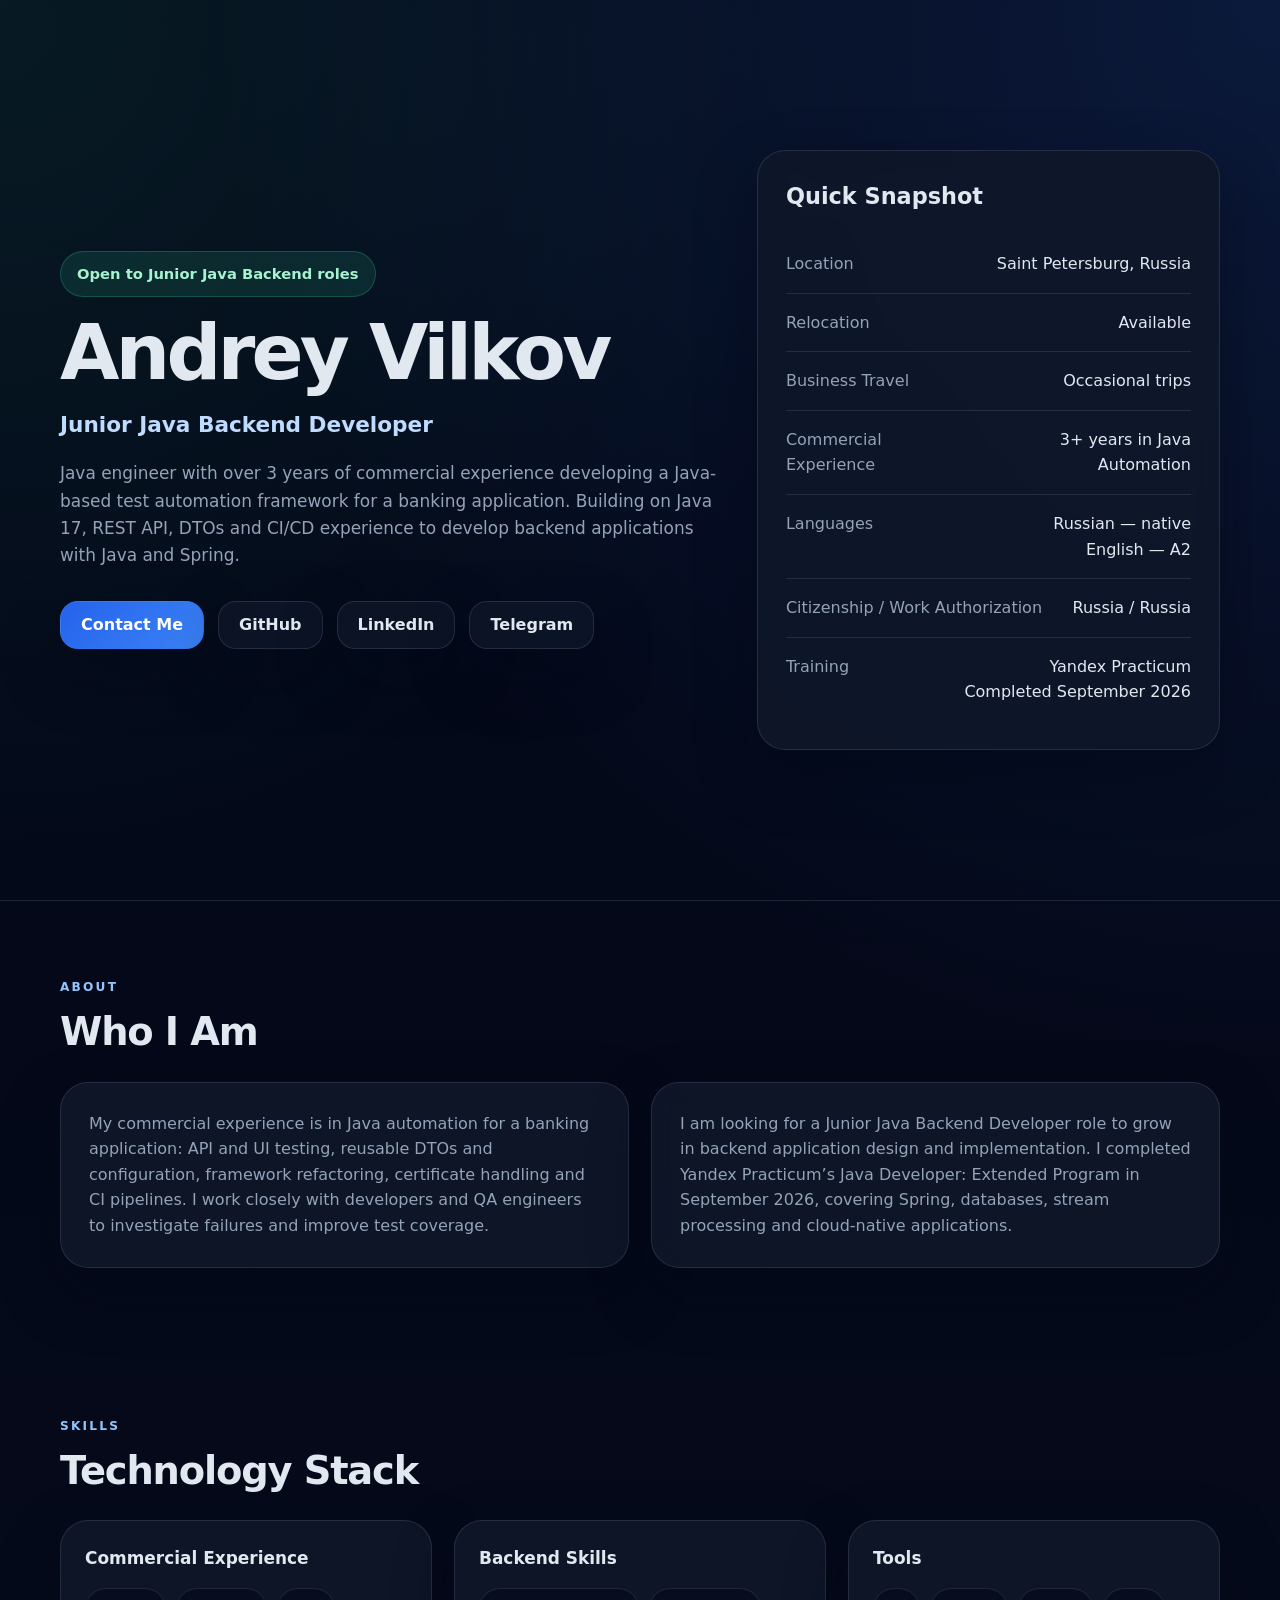
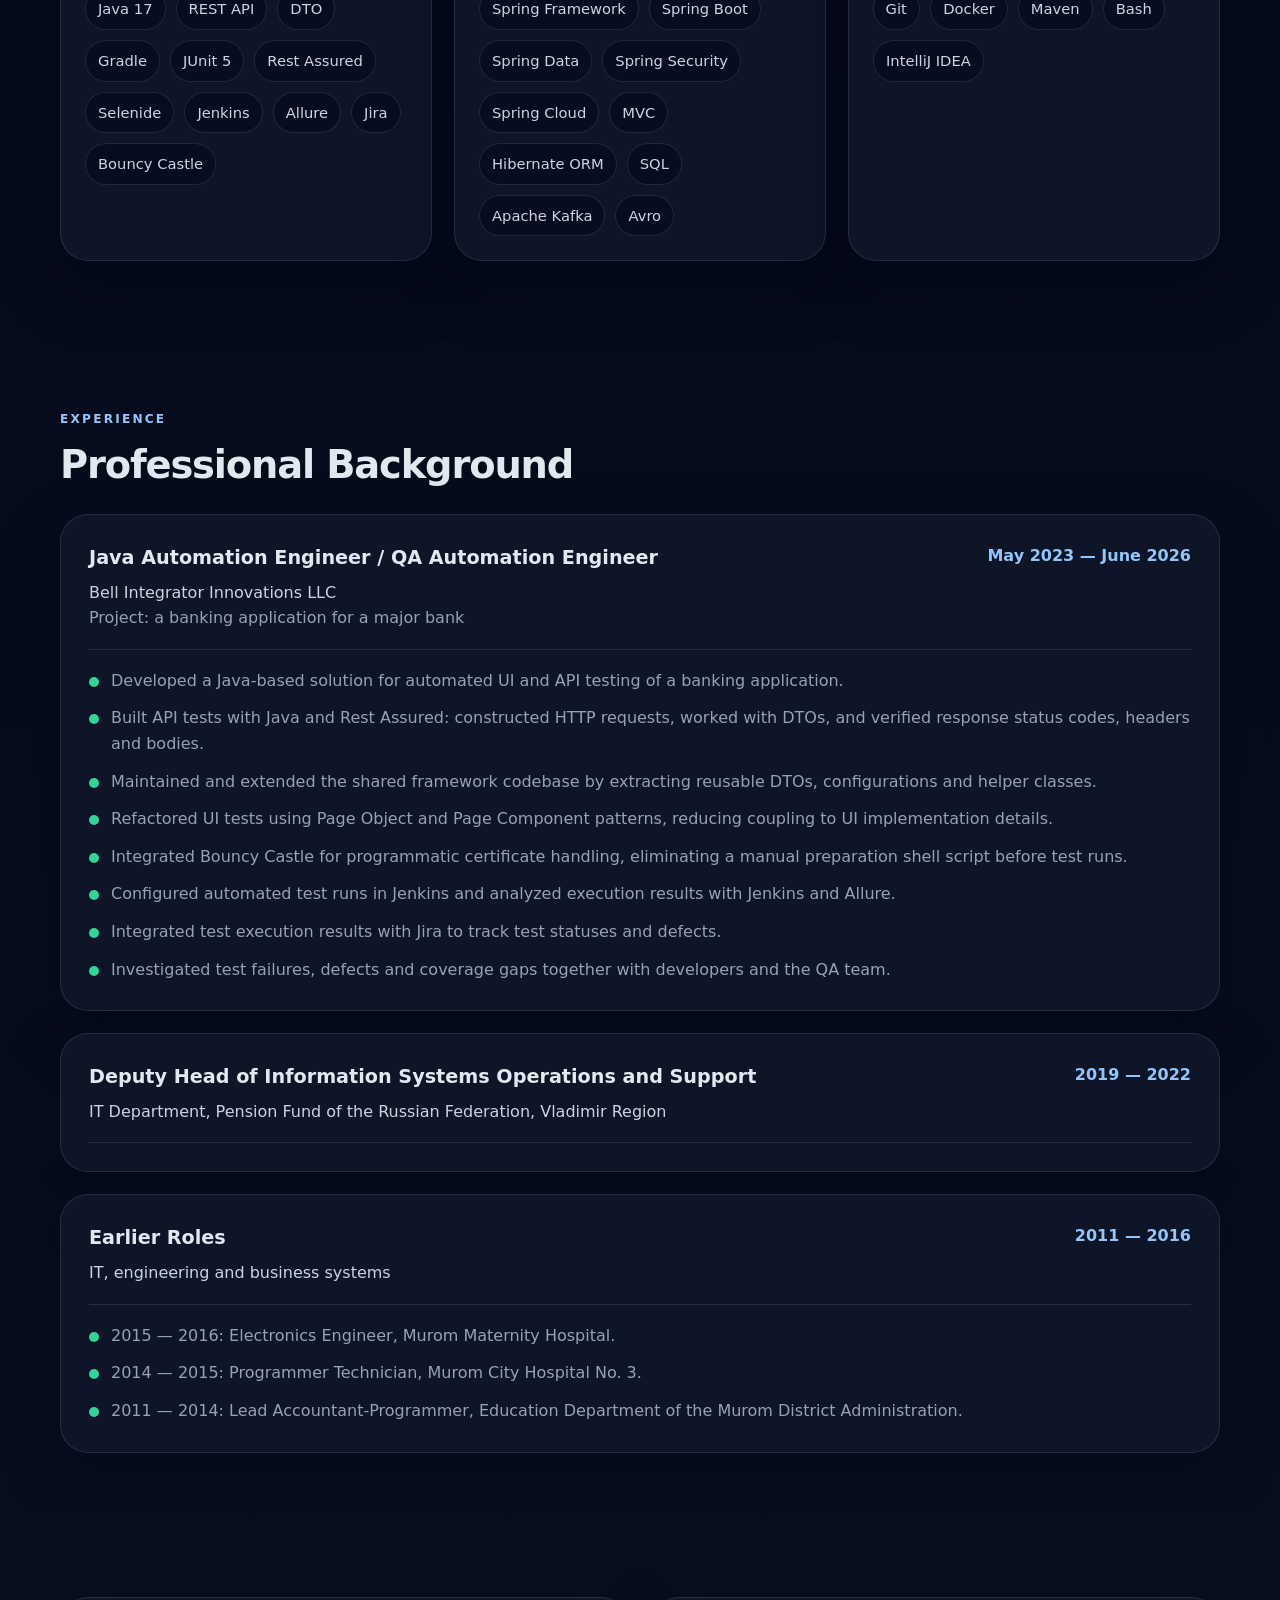
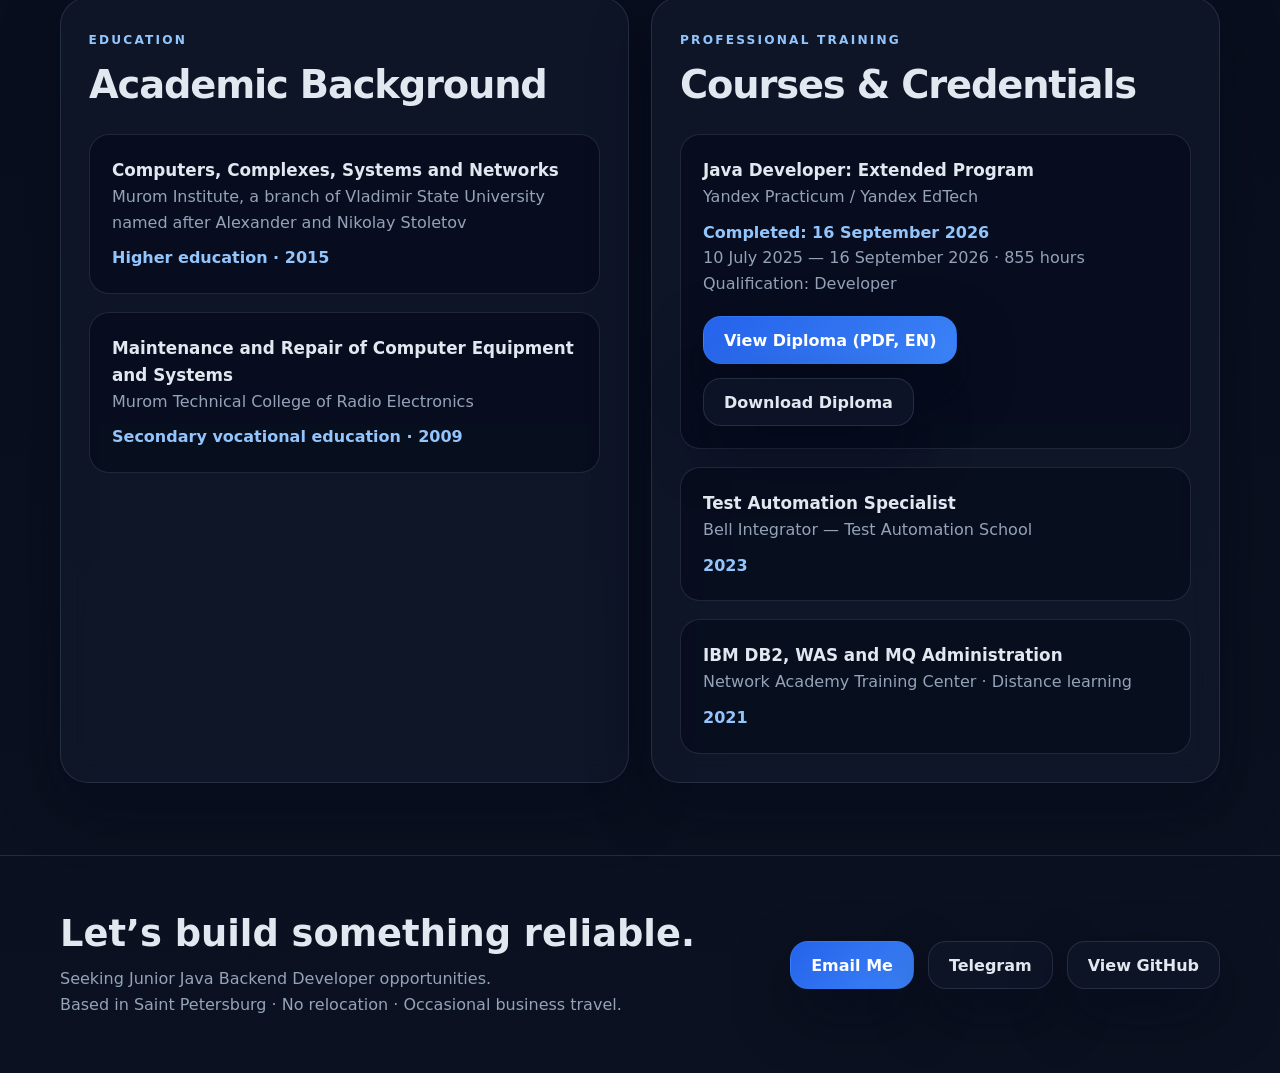
==== commit 36724591: "feat: improve info" ====
--- a/index.html
+++ b/index.html
@@ -331,21 +331,17 @@
             to develop backend applications with Java and Spring.
           </p>
           <div class="actions">
-            <a class="button button-primary" href="mailto:alladin21@mail.ru">Contact Me</a>
+            <a class="button button-primary" href="mailto:vilkov.andrew.usa@gmail.com">Contact Me</a>
             <a class="button" href="https://github.com/ITrue33" target="_blank" rel="noreferrer">GitHub</a>
             <a class="button" href="https://www.linkedin.com/in/andrew-vilkov" target="_blank" rel="noreferrer">LinkedIn</a>
-          </div>
-          <div class="contact-details">
-            <a href="mailto:alladin21@mail.ru">alladin21@mail.ru</a>
-            <a href="tel:+79157550496">+7 (915) 755-0496</a>
-            <a href="https://t.me/Vilkov_AM" target="_blank" rel="noreferrer">Telegram: @Vilkov_AM</a>
+            <a class="button" href="https://t.me/Vilkov_AM" target="_blank" rel="noreferrer">Telegram</a>
           </div>
         </div>
 
         <aside class="card snapshot">
           <h2>Quick Snapshot</h2>
           <div class="snapshot-row"><span class="label">Location</span><span class="value">Saint Petersburg, Russia</span></div>
-          <div class="snapshot-row"><span class="label">Relocation</span><span class="value">Not available</span></div>
+          <div class="snapshot-row"><span class="label">Relocation</span><span class="value">Available</span></div>
           <div class="snapshot-row"><span class="label">Business Travel</span><span class="value">Occasional trips</span></div>
           <div class="snapshot-row"><span class="label">Commercial Experience</span><span class="value">3+ years in Java Automation</span></div>
           <div class="snapshot-row"><span class="label">Languages</span><span class="value">Russian — native<br>English — A2</span></div>
@@ -544,7 +540,7 @@
           <p>Seeking Junior Java Backend Developer opportunities.<br>Based in Saint Petersburg · No relocation · Occasional business travel.</p>
         </div>
         <div class="actions" style="margin-top: 0;">
-          <a class="button button-primary" href="mailto:alladin21@mail.ru">Email Me</a>
+          <a class="button button-primary" href="mailto:vilkov.andrew.usa@gmail.com">Email Me</a>
           <a class="button" href="https://t.me/Vilkov_AM" target="_blank" rel="noreferrer">Telegram</a>
           <a class="button" href="https://github.com/ITrue33" target="_blank" rel="noreferrer">View GitHub</a>
         </div>
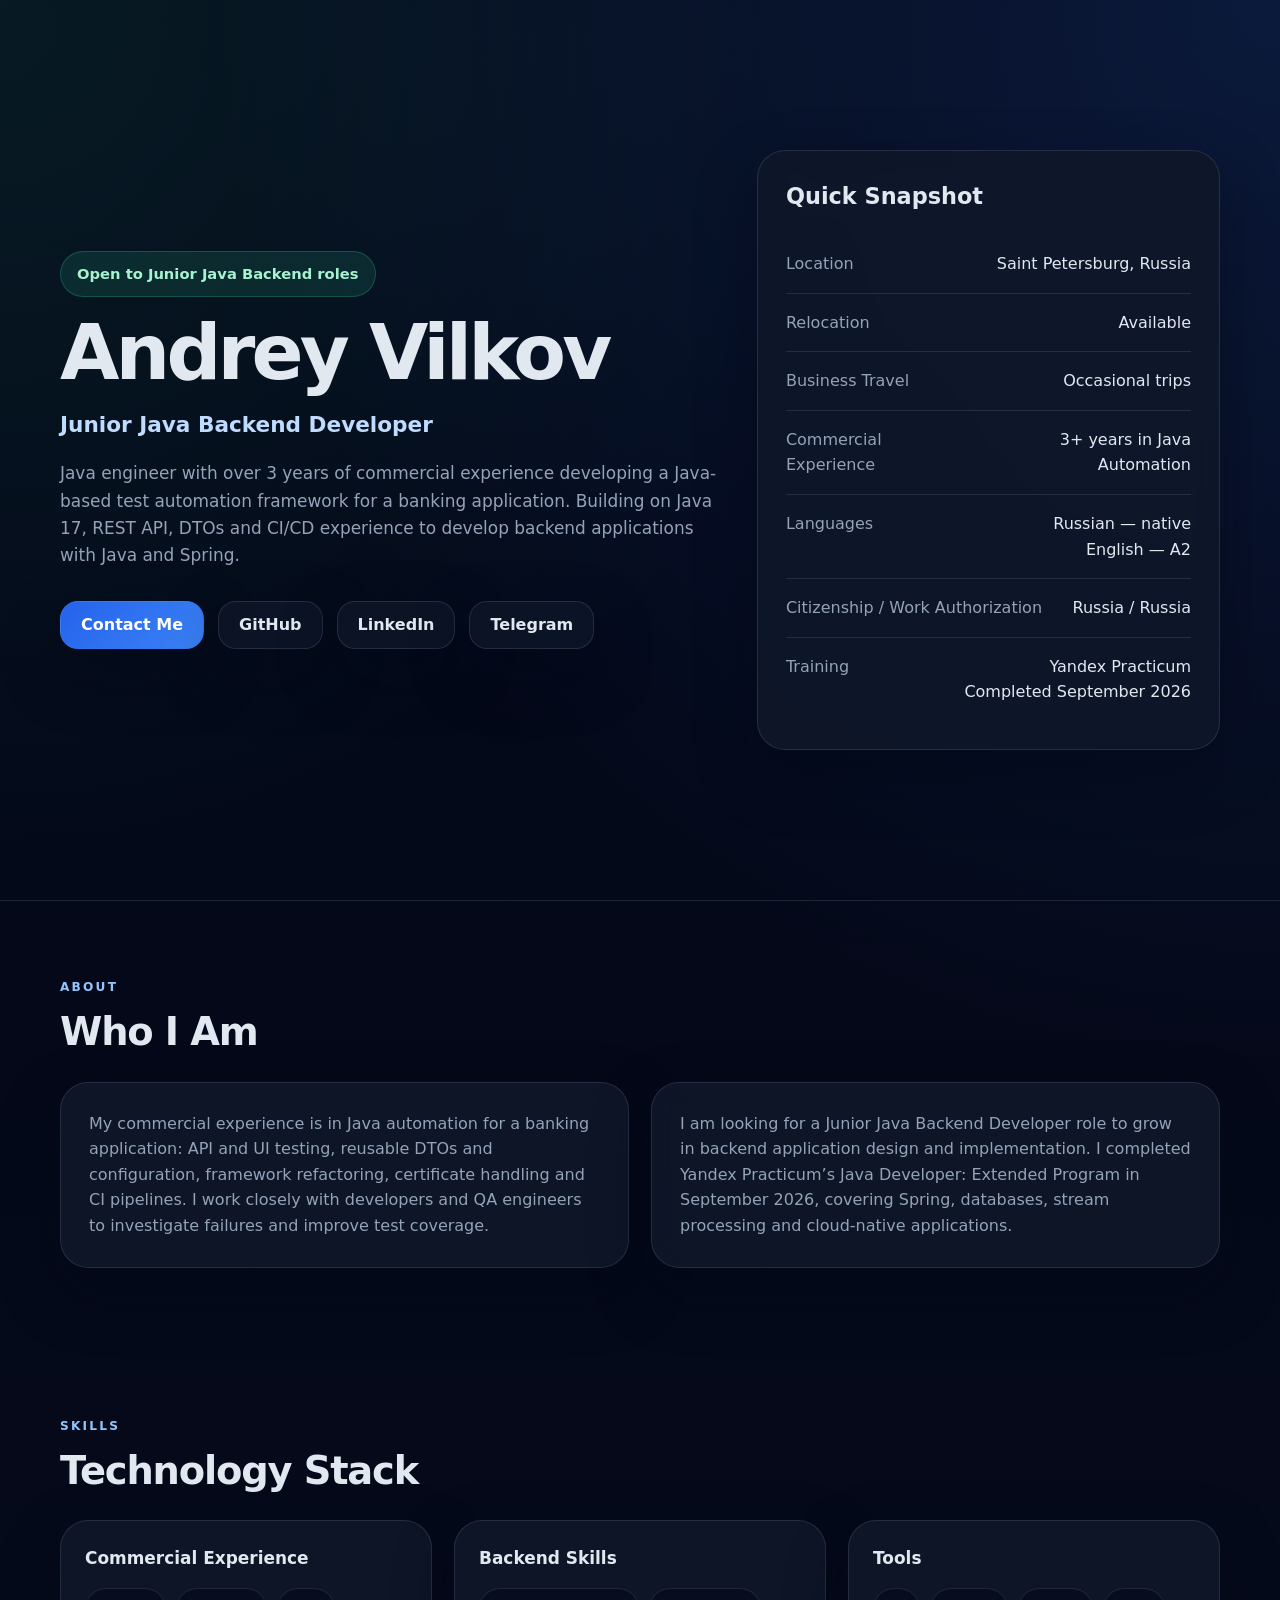
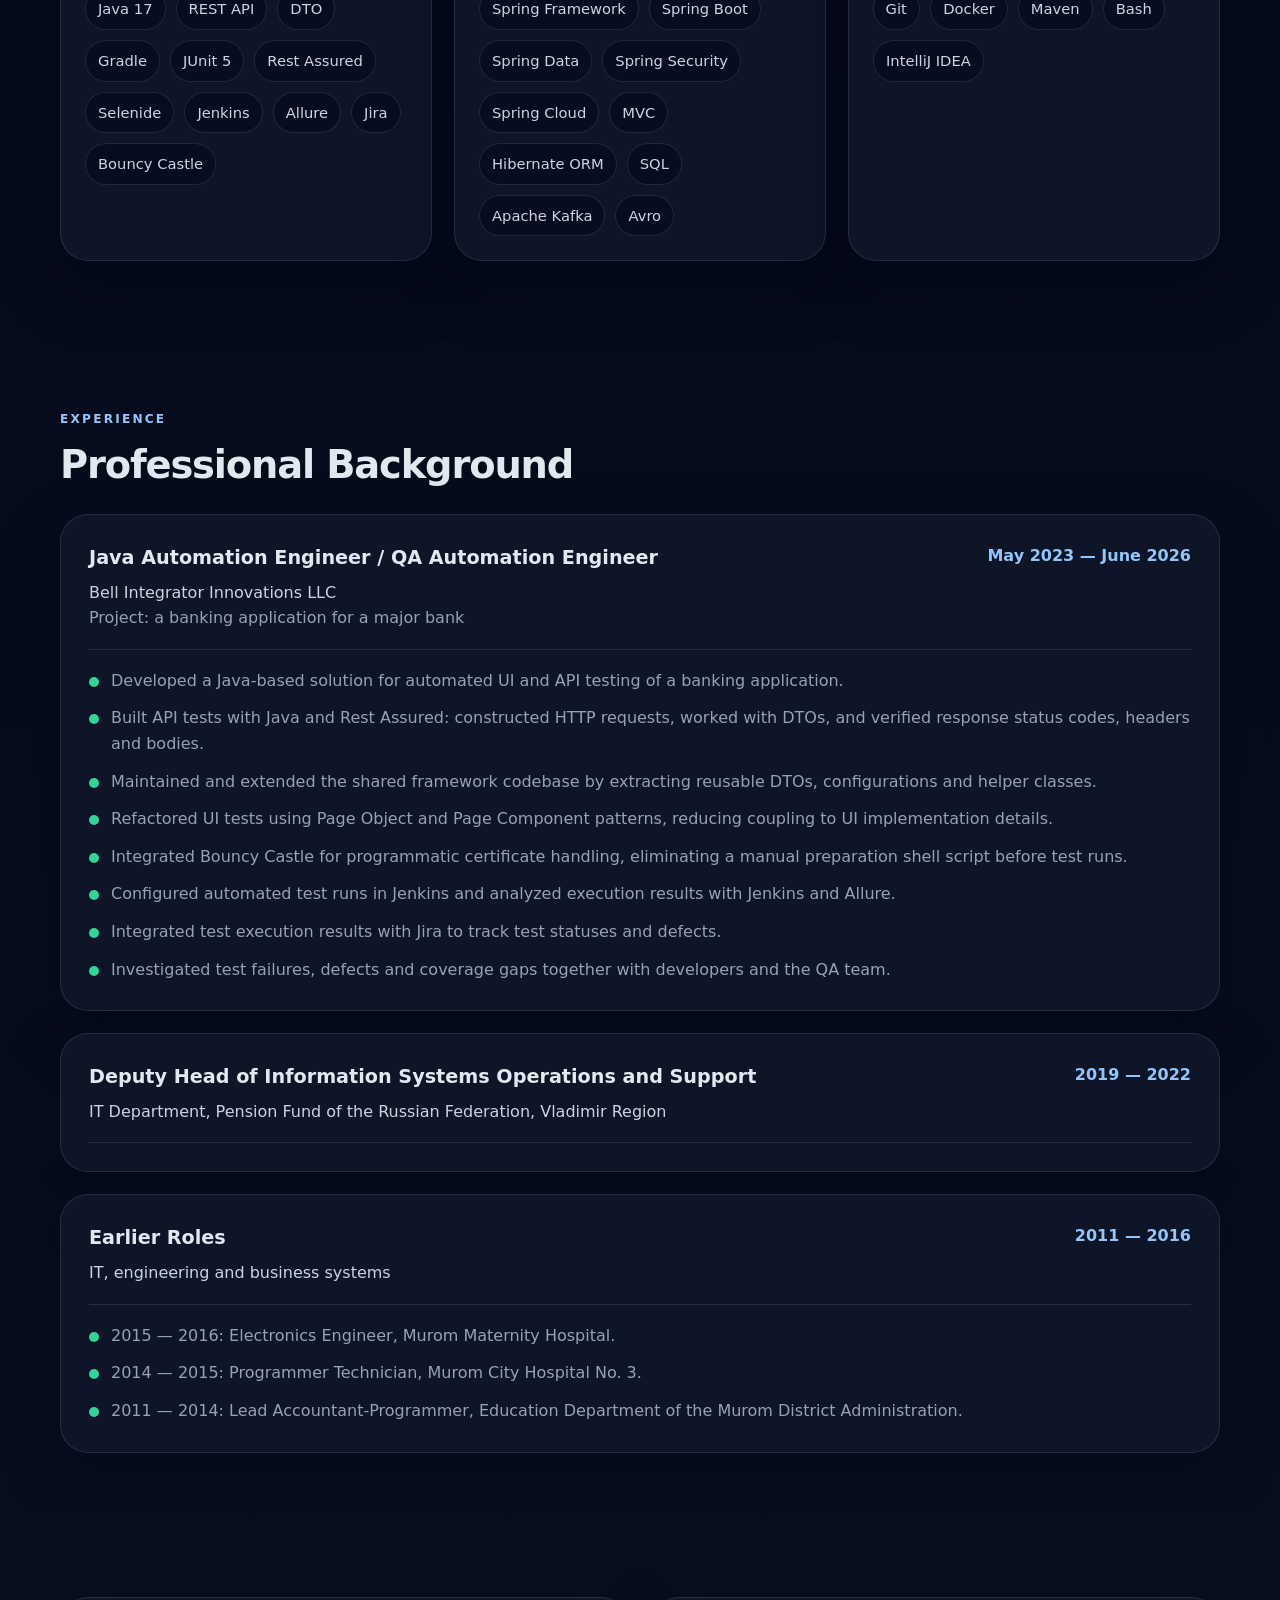
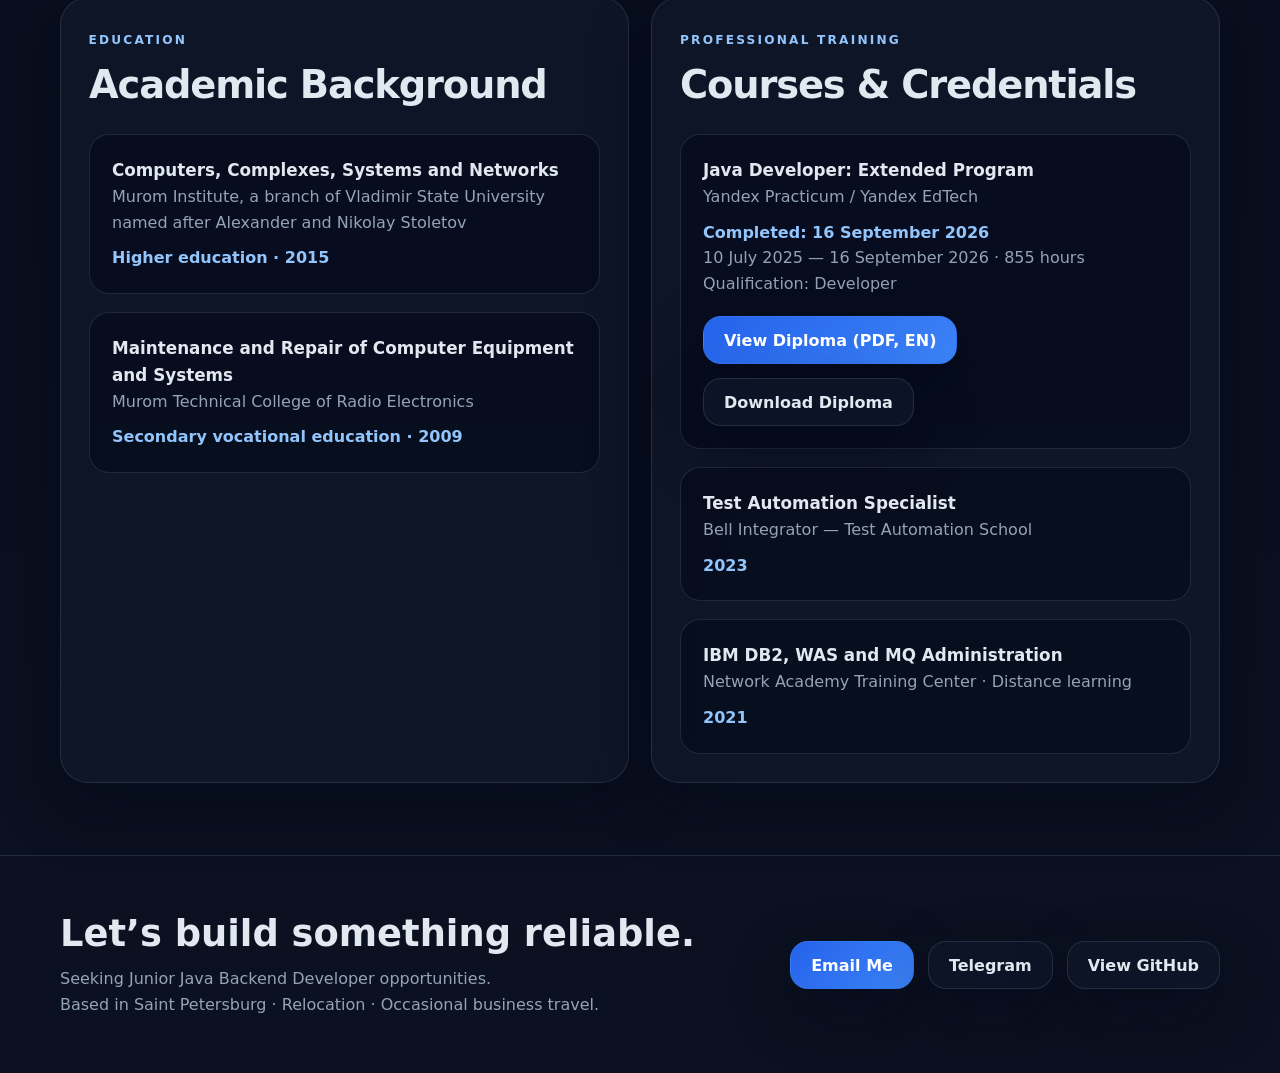
==== commit f2273d61: "feat: improve info #2" ====
--- a/index.html
+++ b/index.html
@@ -537,7 +537,7 @@
       <div class="footer-wrap">
         <div>
           <h2>Let’s build something reliable.</h2>
-          <p>Seeking Junior Java Backend Developer opportunities.<br>Based in Saint Petersburg · No relocation · Occasional business travel.</p>
+          <p>Seeking Junior Java Backend Developer opportunities.<br>Based in Saint Petersburg · Relocation · Occasional business travel.</p>
         </div>
         <div class="actions" style="margin-top: 0;">
           <a class="button button-primary" href="mailto:vilkov.andrew.usa@gmail.com">Email Me</a>
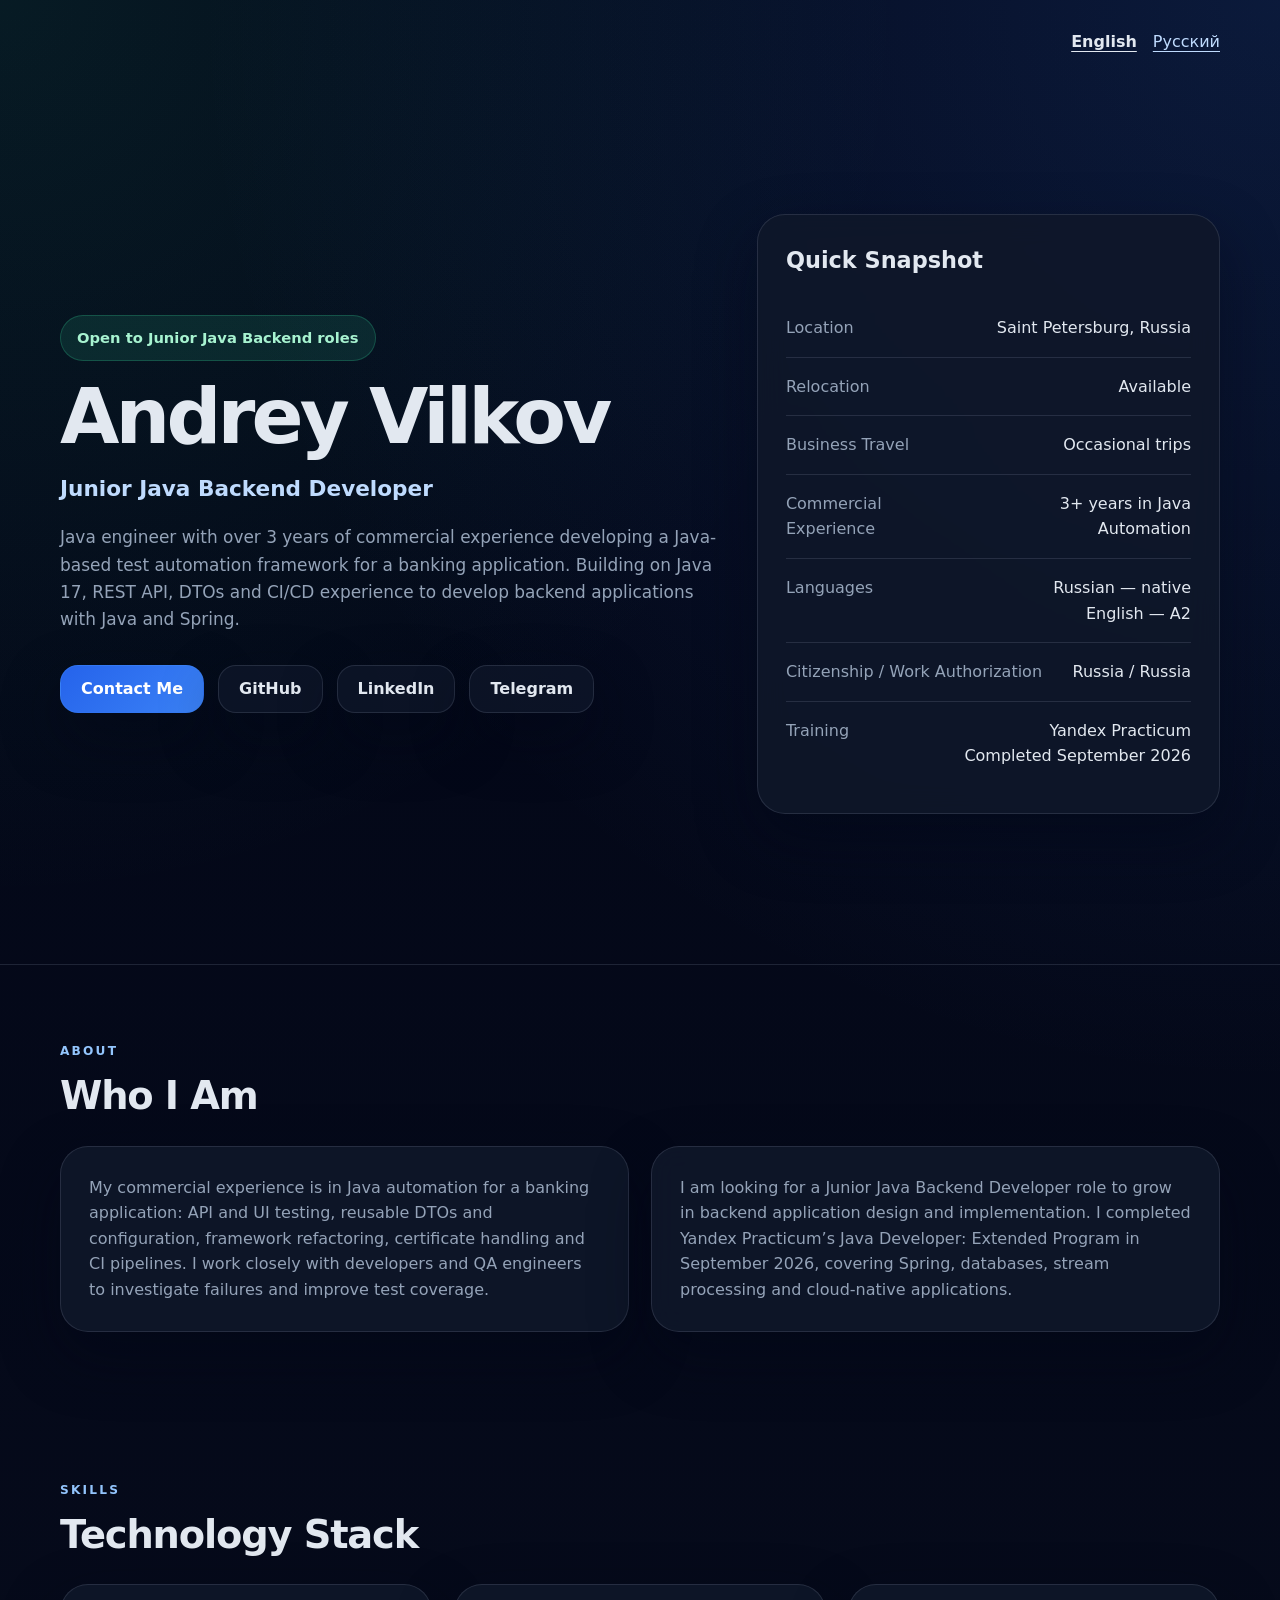
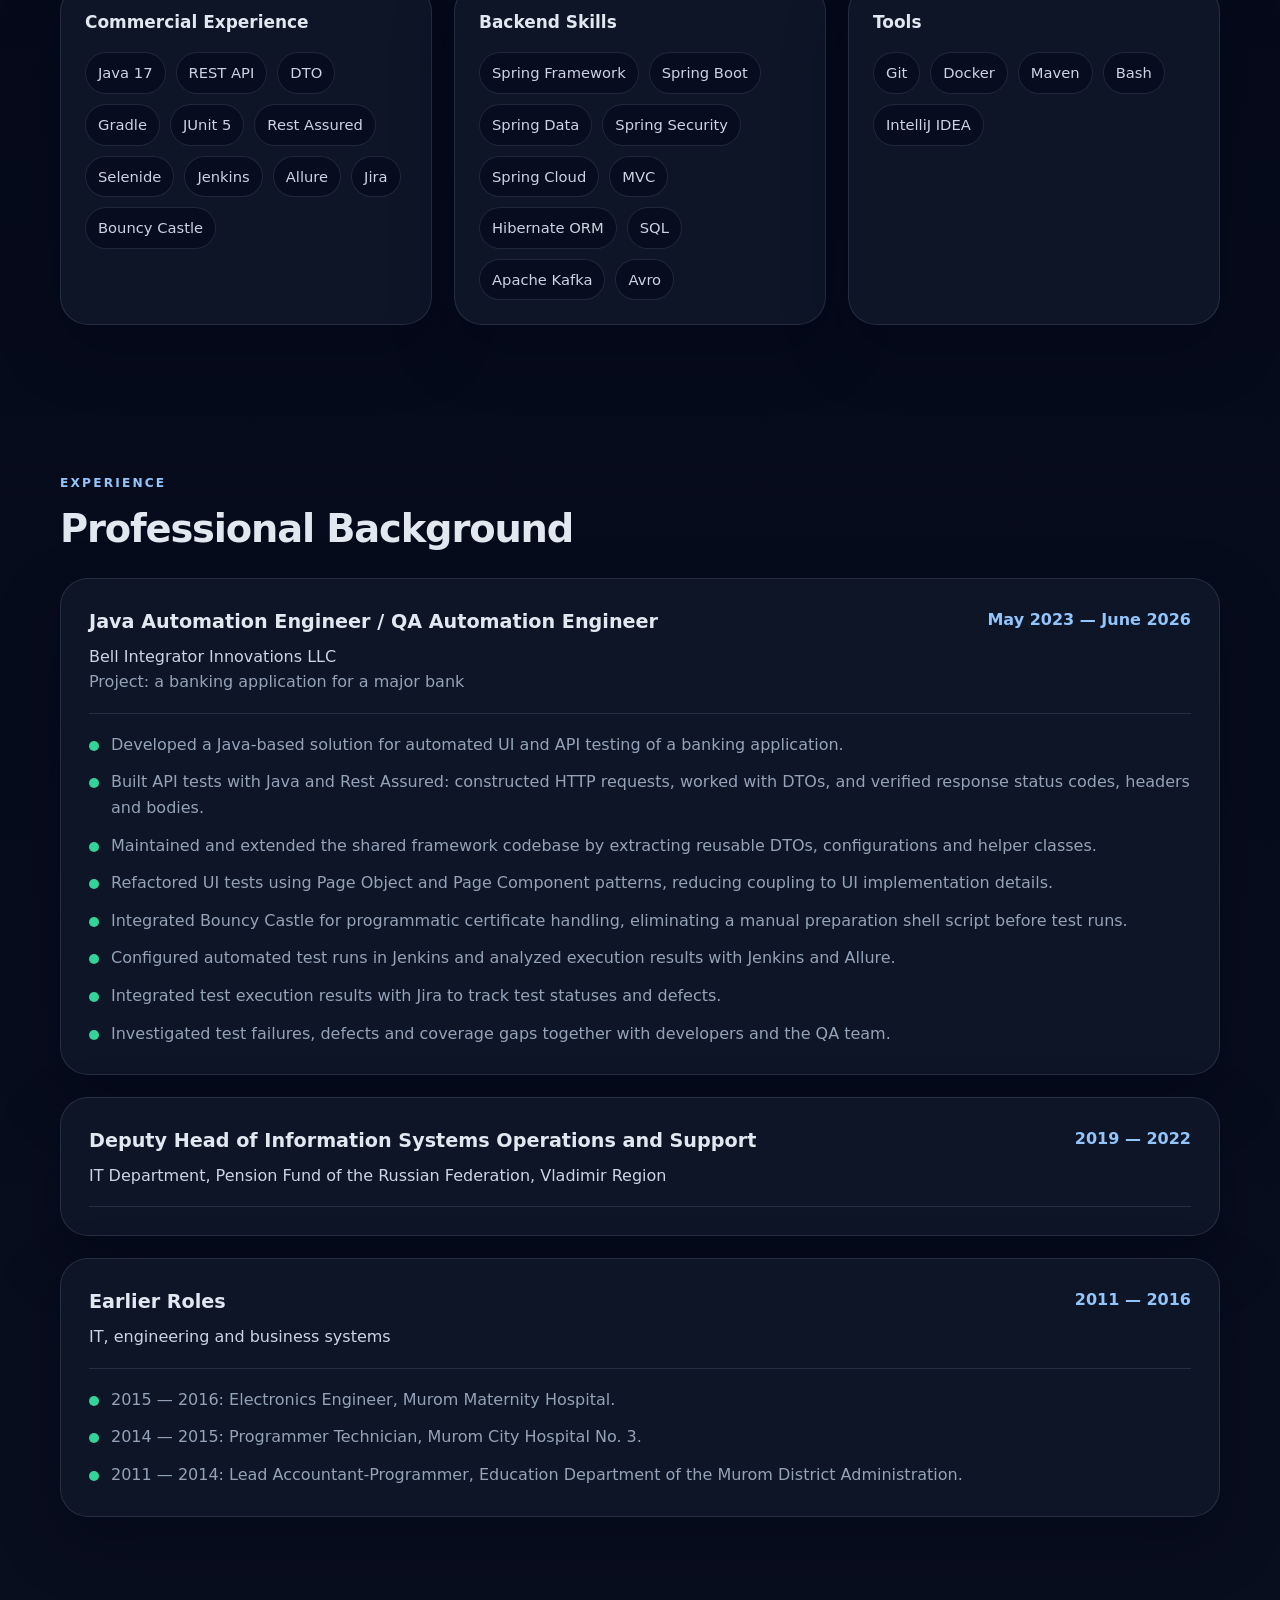
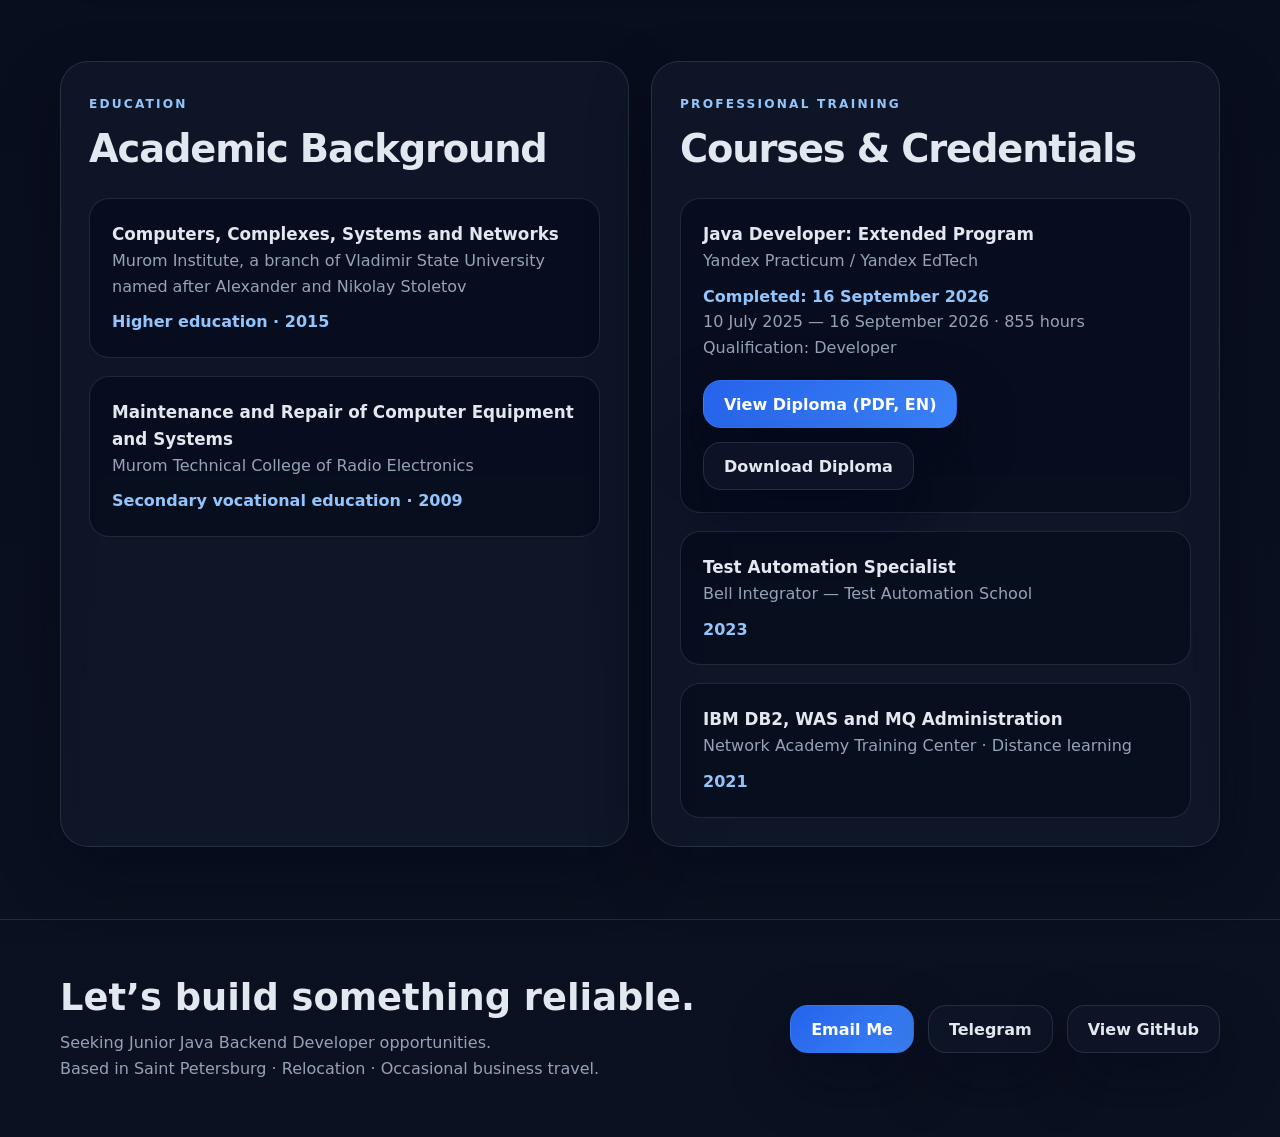
==== commit e3e7dfcd: "feat: improve resume SEO and add Russian version" ====
--- a/index.html
+++ b/index.html
@@ -6,320 +6,52 @@
   <meta name="description" content="Andrey Vilkov — Junior Java Backend Developer with 3+ years of commercial Java automation experience. Java 17, Spring, REST API, SQL and CI/CD." />
   <meta name="theme-color" content="#0f172a" />
   <title>Andrey Vilkov | Junior Java Backend Developer</title>
-  <style>
-    :root {
-      --bg: #020617;
-      --panel: rgba(15, 23, 42, 0.88);
-      --panel-solid: #0f172a;
-      --panel-soft: #111827;
-      --border: rgba(148, 163, 184, 0.18);
-      --text: #e2e8f0;
-      --muted: #94a3b8;
-      --blue: #3b82f6;
-      --blue-soft: rgba(59, 130, 246, 0.16);
-      --emerald: #34d399;
-      --shadow: 0 24px 60px rgba(2, 6, 23, 0.45);
-      --radius-xl: 28px;
-      --radius-lg: 20px;
-      --max-width: 1160px;
-    }
-
-    * { box-sizing: border-box; }
-    html { scroll-behavior: smooth; }
-    body {
-      margin: 0;
-      font-family: Inter, ui-sans-serif, system-ui, -apple-system, BlinkMacSystemFont, "Segoe UI", sans-serif;
-      color: var(--text);
-      background:
-        radial-gradient(circle at top right, rgba(59, 130, 246, 0.16), transparent 24%),
-        radial-gradient(circle at top left, rgba(52, 211, 153, 0.10), transparent 20%),
-        linear-gradient(180deg, #020617 0%, #0b1120 100%);
-      line-height: 1.6;
-    }
-
-    a { color: inherit; text-decoration: none; }
-    a:focus-visible { outline: 3px solid #93c5fd; outline-offset: 5px; }
-    .contact-details { display: flex; flex-wrap: wrap; gap: 8px 20px; margin-top: 20px; color: #bfdbfe; }
-    .contact-details a { overflow-wrap: anywhere; text-decoration: underline; text-underline-offset: 4px; }
-    img { max-width: 100%; display: block; }
-
-    .container {
-      width: min(calc(100% - 32px), var(--max-width));
-      margin: 0 auto;
-    }
-
-    .section { padding: 72px 0; }
-    .section-title {
-      margin: 0;
-      font-size: clamp(1.95rem, 3vw, 2.7rem);
-      line-height: 1.1;
-      letter-spacing: -0.03em;
-    }
-    .eyebrow {
-      display: inline-block;
-      margin-bottom: 14px;
-      color: #93c5fd;
-      text-transform: uppercase;
-      letter-spacing: 0.18em;
-      font-size: 0.76rem;
-      font-weight: 700;
-    }
-
-    .hero {
-      position: relative;
-      overflow: hidden;
-      border-bottom: 1px solid var(--border);
-    }
-
-    .hero-grid {
-      display: grid;
-      grid-template-columns: 1.3fr 0.9fr;
-      gap: 28px;
-      align-items: center;
-      min-height: 100vh;
-      padding: 48px 0;
-    }
-
-    .pill {
-      display: inline-flex;
-      align-items: center;
-      gap: 10px;
-      padding: 10px 16px;
-      border-radius: 999px;
-      background: rgba(52, 211, 153, 0.12);
-      border: 1px solid rgba(52, 211, 153, 0.24);
-      color: #a7f3d0;
-      font-size: 0.92rem;
-      font-weight: 600;
-    }
-
-    .hero h1 {
-      margin: 18px 0 0;
-      font-size: clamp(3rem, 6vw, 5.4rem);
-      line-height: 0.98;
-      letter-spacing: -0.05em;
-    }
-
-    .hero-subtitle {
-      margin: 18px 0 0;
-      color: #bfdbfe;
-      font-size: clamp(1.05rem, 2vw, 1.35rem);
-      font-weight: 600;
-    }
-
-    .hero-description {
-      max-width: 740px;
-      margin: 18px 0 0;
-      color: var(--muted);
-      font-size: 1.06rem;
-    }
-
-    .actions {
-      display: flex;
-      flex-wrap: wrap;
-      gap: 14px;
-      margin-top: 32px;
-    }
-
-    .button {
-      display: inline-flex;
-      align-items: center;
-      justify-content: center;
-      min-height: 48px;
-      padding: 0 20px;
-      border-radius: 18px;
-      border: 1px solid var(--border);
-      background: rgba(15, 23, 42, 0.78);
-      color: var(--text);
-      font-weight: 700;
-      transition: transform 160ms ease, border-color 160ms ease, background 160ms ease;
-      box-shadow: var(--shadow);
-    }
-
-    .button:hover {
-      transform: translateY(-2px);
-      border-color: rgba(148, 163, 184, 0.42);
-      background: rgba(17, 24, 39, 0.96);
-    }
-
-    .button-primary {
-      background: linear-gradient(135deg, #2563eb, #3b82f6);
-      border-color: rgba(59, 130, 246, 0.4);
-      color: white;
-    }
-
-    .button-primary:hover {
-      background: linear-gradient(135deg, #1d4ed8, #2563eb);
-      border-color: rgba(96, 165, 250, 0.55);
-    }
-
-    .card {
-      background: var(--panel);
-      border: 1px solid var(--border);
-      border-radius: var(--radius-xl);
-      box-shadow: var(--shadow);
-      backdrop-filter: blur(14px);
-    }
-
-    .snapshot {
-      padding: 28px;
-    }
-
-    .snapshot h2 {
-      margin: 0 0 20px;
-      font-size: 1.4rem;
-    }
-
-    .snapshot-row {
-      display: flex;
-      justify-content: space-between;
-      gap: 18px;
-      padding: 16px 0;
-      border-bottom: 1px solid var(--border);
-    }
-
-    .snapshot-row:last-child { border-bottom: 0; }
-    .label { color: var(--muted); }
-    .value { text-align: right; }
-
-    .two-col, .grid-2, .grid-3, .timeline {
-      display: grid;
-      gap: 22px;
-    }
-
-    .grid-2 { grid-template-columns: repeat(2, minmax(0, 1fr)); }
-    .grid-3 { grid-template-columns: repeat(3, minmax(0, 1fr)); }
-
-    .content-card { padding: 28px; }
-    .content-card p { margin: 0; color: var(--muted); }
-
-    .skill-card { padding: 24px; }
-    .skill-card h3 { margin: 0 0 16px; font-size: 1.06rem; text-transform: capitalize; }
-
-    .tags {
-      display: flex;
-      flex-wrap: wrap;
-      gap: 10px;
-    }
-
-    .tag {
-      padding: 8px 12px;
-      border-radius: 999px;
-      border: 1px solid var(--border);
-      background: rgba(2, 6, 23, 0.52);
-      color: #cbd5e1;
-      font-size: 0.92rem;
-    }
-
-    .job-card { padding: 28px; }
-
-    .job-header {
-      display: flex;
-      justify-content: space-between;
-      gap: 18px;
-      padding-bottom: 18px;
-      border-bottom: 1px solid var(--border);
-    }
-
-    .job-header h3 {
-      margin: 0;
-      font-size: 1.2rem;
-    }
-
-    .job-company { margin-top: 6px; color: #cbd5e1; }
-    .job-period { color: #93c5fd; font-weight: 700; white-space: nowrap; }
-
-    .job-list {
-      margin: 18px 0 0;
-      padding: 0;
-      list-style: none;
-      display: grid;
-      gap: 12px;
-    }
-
-    .job-list li {
-      display: flex;
-      align-items: flex-start;
-      gap: 12px;
-      color: var(--muted);
-    }
-
-    .dot {
-      width: 10px;
-      height: 10px;
-      margin-top: 9px;
-      border-radius: 50%;
-      background: var(--emerald);
-      flex: none;
-    }
-
-    .edu-item, .learning-card {
-      padding: 22px;
-      border-radius: var(--radius-lg);
-      background: rgba(2, 6, 23, 0.5);
-      border: 1px solid var(--border);
-    }
-
-    .edu-item h3, .learning-card h3 {
-      margin: 0;
-      font-size: 1.05rem;
-    }
-
-    .subtle { color: var(--muted); }
-    .accent { color: #93c5fd; font-weight: 700; }
-
-    .footer {
-      border-top: 1px solid var(--border);
-      padding: 34px 0 56px;
-    }
-
-    .footer-wrap {
-      display: flex;
-      justify-content: space-between;
-      gap: 20px;
-      align-items: center;
-      padding: 24px 0 0;
-    }
-
-    .footer h2 {
-      margin: 0;
-      font-size: clamp(1.7rem, 3vw, 2.3rem);
-      line-height: 1.1;
-    }
-
-    .footer p { margin: 12px 0 0; color: var(--muted); }
-
-    @media (max-width: 1080px) {
-      .hero-grid,
-      .grid-2,
-      .grid-3 {
-        grid-template-columns: 1fr;
-      }
-
-      .hero-grid {
-        min-height: auto;
-        padding: 72px 0 48px;
-      }
-    }
-
-    @media (max-width: 720px) {
-      .section { padding: 56px 0; }
-      .container { width: min(calc(100% - 24px), var(--max-width)); }
-      .job-header,
-      .snapshot-row,
-      .footer-wrap {
-        flex-direction: column;
-        align-items: flex-start;
-      }
-      .value, .job-period { text-align: left; white-space: normal; }
-      .button { width: 100%; }
-      .actions { flex-direction: column; }
-    }
-  </style>
+  <link rel="canonical" href="https://itrue33.github.io/" />
+  <link rel="alternate" hreflang="en" href="https://itrue33.github.io/" />
+  <link rel="alternate" hreflang="ru" href="https://itrue33.github.io/ru/" />
+  <link rel="alternate" hreflang="x-default" href="https://itrue33.github.io/" />
+  <link rel="icon" href="/assets/favicon.svg" type="image/svg+xml" />
+  <link rel="stylesheet" href="/assets/styles.css" />
+  <meta property="og:type" content="profile" />
+  <meta property="og:title" content="Andrey Vilkov | Junior Java Backend Developer" />
+  <meta property="og:description" content="Andrey Vilkov — Junior Java Backend Developer with 3+ years of commercial Java automation experience. Java 17, Spring, REST API, SQL and CI/CD." />
+  <meta property="og:url" content="https://itrue33.github.io/" />
+  <meta property="og:site_name" content="Andrey Vilkov" />
+  <meta property="og:locale" content="en_US" />
+  <meta property="og:locale:alternate" content="ru_RU" />
+  <meta name="twitter:card" content="summary" />
+  <meta name="twitter:title" content="Andrey Vilkov | Junior Java Backend Developer" />
+  <meta name="twitter:description" content="Andrey Vilkov — Junior Java Backend Developer with 3+ years of commercial Java automation experience. Java 17, Spring, REST API, SQL and CI/CD." />
+  <script type="application/ld+json">
+{
+  "@context": "https://schema.org",
+  "@type": "ProfilePage",
+  "@id": "https://itrue33.github.io/#profile",
+  "url": "https://itrue33.github.io/",
+  "name": "Andrey Vilkov | Junior Java Backend Developer",
+  "description": "Andrey Vilkov — Junior Java Backend Developer with 3+ years of commercial Java automation experience. Java 17, Spring, REST API, SQL and CI/CD.",
+  "inLanguage": "en",
+  "mainEntity": {
+    "@type": "Person",
+    "@id": "https://itrue33.github.io/#person",
+    "name": "Andrey Vilkov",
+    "url": "https://itrue33.github.io/",
+    "description": "Andrey Vilkov — Junior Java Backend Developer with 3+ years of commercial Java automation experience. Java 17, Spring, REST API, SQL and CI/CD.",
+    "sameAs": [
+      "https://github.com/ITrue33",
+      "https://www.linkedin.com/in/andrew-vilkov"
+    ]
+  }
+}
+  </script>
 </head>
 <body>
   <header class="hero" id="top">
     <div class="container">
+      <nav class="language-nav" aria-label="Site language">
+        <a href="/" hreflang="en" lang="en" aria-current="page">English</a>
+        <a href="/ru/" hreflang="ru" lang="ru">Русский</a>
+      </nav>
       <div class="hero-grid">
         <div>
           <div class="pill">Open to Junior Java Backend roles</div>
@@ -511,8 +243,8 @@
                 <div class="subtle">10 July 2025 — 16 September 2026 · 855 hours</div>
                 <div class="subtle">Qualification: Developer</div>
                 <div class="actions" style="margin-top: 20px;">
-                  <a class="button button-primary" href="assets/documents/Andrey_Vilkov_Java_Developer_Diploma_2026.pdf" target="_blank" rel="noreferrer">View Diploma (PDF, EN)</a>
-                  <a class="button" href="assets/documents/Andrey_Vilkov_Java_Developer_Diploma_2026.pdf" download>Download Diploma</a>
+                  <a class="button button-primary" href="/assets/documents/Andrey_Vilkov_Java_Developer_Diploma_2026.pdf" target="_blank" rel="noreferrer">View Diploma (PDF, EN)</a>
+                  <a class="button" href="/assets/documents/Andrey_Vilkov_Java_Developer_Diploma_2026.pdf" download>Download Diploma</a>
                 </div>
               </div>
               <div class="learning-card">
--- a/assets/styles.css
+++ b/assets/styles.css
@@ -0,0 +1,318 @@
+:root {
+  --bg: #020617;
+  --panel: rgba(15, 23, 42, 0.88);
+  --panel-solid: #0f172a;
+  --panel-soft: #111827;
+  --border: rgba(148, 163, 184, 0.18);
+  --text: #e2e8f0;
+  --muted: #94a3b8;
+  --blue: #3b82f6;
+  --blue-soft: rgba(59, 130, 246, 0.16);
+  --emerald: #34d399;
+  --shadow: 0 24px 60px rgba(2, 6, 23, 0.45);
+  --radius-xl: 28px;
+  --radius-lg: 20px;
+  --max-width: 1160px;
+}
+
+* { box-sizing: border-box; }
+html { scroll-behavior: smooth; }
+body {
+  margin: 0;
+  font-family: Inter, ui-sans-serif, system-ui, -apple-system, BlinkMacSystemFont, "Segoe UI", sans-serif;
+  color: var(--text);
+  background:
+    radial-gradient(circle at top right, rgba(59, 130, 246, 0.16), transparent 24%),
+    radial-gradient(circle at top left, rgba(52, 211, 153, 0.10), transparent 20%),
+    linear-gradient(180deg, #020617 0%, #0b1120 100%);
+  line-height: 1.6;
+}
+
+a { color: inherit; text-decoration: none; }
+a:focus-visible { outline: 3px solid #93c5fd; outline-offset: 5px; }
+.contact-details { display: flex; flex-wrap: wrap; gap: 8px 20px; margin-top: 20px; color: #bfdbfe; }
+.contact-details a { overflow-wrap: anywhere; text-decoration: underline; text-underline-offset: 4px; }
+img { max-width: 100%; display: block; }
+
+.container {
+  width: min(calc(100% - 32px), var(--max-width));
+  margin: 0 auto;
+}
+
+.section { padding: 72px 0; }
+.section-title {
+  margin: 0;
+  font-size: clamp(1.95rem, 3vw, 2.7rem);
+  line-height: 1.1;
+  letter-spacing: -0.03em;
+}
+.eyebrow {
+  display: inline-block;
+  margin-bottom: 14px;
+  color: #93c5fd;
+  text-transform: uppercase;
+  letter-spacing: 0.18em;
+  font-size: 0.76rem;
+  font-weight: 700;
+}
+
+.hero {
+  position: relative;
+  overflow: hidden;
+  border-bottom: 1px solid var(--border);
+}
+
+.hero-grid {
+  display: grid;
+  grid-template-columns: 1.3fr 0.9fr;
+  gap: 28px;
+  align-items: center;
+  min-height: 100vh;
+  padding: 48px 0;
+}
+
+.pill {
+  display: inline-flex;
+  align-items: center;
+  gap: 10px;
+  padding: 10px 16px;
+  border-radius: 999px;
+  background: rgba(52, 211, 153, 0.12);
+  border: 1px solid rgba(52, 211, 153, 0.24);
+  color: #a7f3d0;
+  font-size: 0.92rem;
+  font-weight: 600;
+}
+
+.hero h1 {
+  margin: 18px 0 0;
+  font-size: clamp(3rem, 6vw, 5.4rem);
+  line-height: 0.98;
+  letter-spacing: -0.05em;
+}
+
+.hero-subtitle {
+  margin: 18px 0 0;
+  color: #bfdbfe;
+  font-size: clamp(1.05rem, 2vw, 1.35rem);
+  font-weight: 600;
+}
+
+.hero-description {
+  max-width: 740px;
+  margin: 18px 0 0;
+  color: var(--muted);
+  font-size: 1.06rem;
+}
+
+.actions {
+  display: flex;
+  flex-wrap: wrap;
+  gap: 14px;
+  margin-top: 32px;
+}
+
+.button {
+  display: inline-flex;
+  align-items: center;
+  justify-content: center;
+  min-height: 48px;
+  padding: 0 20px;
+  border-radius: 18px;
+  border: 1px solid var(--border);
+  background: rgba(15, 23, 42, 0.78);
+  color: var(--text);
+  font-weight: 700;
+  transition: transform 160ms ease, border-color 160ms ease, background 160ms ease;
+  box-shadow: var(--shadow);
+}
+
+.button:hover {
+  transform: translateY(-2px);
+  border-color: rgba(148, 163, 184, 0.42);
+  background: rgba(17, 24, 39, 0.96);
+}
+
+.button-primary {
+  background: linear-gradient(135deg, #2563eb, #3b82f6);
+  border-color: rgba(59, 130, 246, 0.4);
+  color: white;
+}
+
+.button-primary:hover {
+  background: linear-gradient(135deg, #1d4ed8, #2563eb);
+  border-color: rgba(96, 165, 250, 0.55);
+}
+
+.card {
+  background: var(--panel);
+  border: 1px solid var(--border);
+  border-radius: var(--radius-xl);
+  box-shadow: var(--shadow);
+  backdrop-filter: blur(14px);
+}
+
+.snapshot {
+  padding: 28px;
+}
+
+.snapshot h2 {
+  margin: 0 0 20px;
+  font-size: 1.4rem;
+}
+
+.snapshot-row {
+  display: flex;
+  justify-content: space-between;
+  gap: 18px;
+  padding: 16px 0;
+  border-bottom: 1px solid var(--border);
+}
+
+.snapshot-row:last-child { border-bottom: 0; }
+.label { color: var(--muted); }
+.value { text-align: right; }
+
+.two-col, .grid-2, .grid-3, .timeline {
+  display: grid;
+  gap: 22px;
+}
+
+.grid-2 { grid-template-columns: repeat(2, minmax(0, 1fr)); }
+.grid-3 { grid-template-columns: repeat(3, minmax(0, 1fr)); }
+
+.content-card { padding: 28px; }
+.content-card p { margin: 0; color: var(--muted); }
+
+.skill-card { padding: 24px; }
+.skill-card h3 { margin: 0 0 16px; font-size: 1.06rem; text-transform: capitalize; }
+
+.tags {
+  display: flex;
+  flex-wrap: wrap;
+  gap: 10px;
+}
+
+.tag {
+  padding: 8px 12px;
+  border-radius: 999px;
+  border: 1px solid var(--border);
+  background: rgba(2, 6, 23, 0.52);
+  color: #cbd5e1;
+  font-size: 0.92rem;
+}
+
+.job-card { padding: 28px; }
+
+.job-header {
+  display: flex;
+  justify-content: space-between;
+  gap: 18px;
+  padding-bottom: 18px;
+  border-bottom: 1px solid var(--border);
+}
+
+.job-header h3 {
+  margin: 0;
+  font-size: 1.2rem;
+}
+
+.job-company { margin-top: 6px; color: #cbd5e1; }
+.job-period { color: #93c5fd; font-weight: 700; white-space: nowrap; }
+
+.job-list {
+  margin: 18px 0 0;
+  padding: 0;
+  list-style: none;
+  display: grid;
+  gap: 12px;
+}
+
+.job-list li {
+  display: flex;
+  align-items: flex-start;
+  gap: 12px;
+  color: var(--muted);
+}
+
+.dot {
+  width: 10px;
+  height: 10px;
+  margin-top: 9px;
+  border-radius: 50%;
+  background: var(--emerald);
+  flex: none;
+}
+
+.edu-item, .learning-card {
+  padding: 22px;
+  border-radius: var(--radius-lg);
+  background: rgba(2, 6, 23, 0.5);
+  border: 1px solid var(--border);
+}
+
+.edu-item h3, .learning-card h3 {
+  margin: 0;
+  font-size: 1.05rem;
+}
+
+.subtle { color: var(--muted); }
+.accent { color: #93c5fd; font-weight: 700; }
+
+.footer {
+  border-top: 1px solid var(--border);
+  padding: 34px 0 56px;
+}
+
+.footer-wrap {
+  display: flex;
+  justify-content: space-between;
+  gap: 20px;
+  align-items: center;
+  padding: 24px 0 0;
+}
+
+.footer h2 {
+  margin: 0;
+  font-size: clamp(1.7rem, 3vw, 2.3rem);
+  line-height: 1.1;
+}
+
+.footer p { margin: 12px 0 0; color: var(--muted); }
+
+@media (max-width: 1080px) {
+  .hero-grid,
+  .grid-2,
+  .grid-3 {
+    grid-template-columns: 1fr;
+  }
+
+  .hero-grid {
+    min-height: auto;
+    padding: 72px 0 48px;
+  }
+}
+
+@media (max-width: 720px) {
+  .section { padding: 56px 0; }
+  .container { width: min(calc(100% - 24px), var(--max-width)); }
+  .job-header,
+  .snapshot-row,
+  .footer-wrap {
+    flex-direction: column;
+    align-items: flex-start;
+  }
+  .value, .job-period { text-align: left; white-space: normal; }
+  .button { width: 100%; }
+  .actions { flex-direction: column; }
+}
+
+.language-nav { display: flex; justify-content: flex-end; flex-wrap: wrap; gap: 16px; padding-top: 20px; }
+.language-nav a { display: inline-flex; align-items: center; min-height: 44px; color: #bfdbfe; text-decoration: underline; text-underline-offset: 4px; }
+.language-nav a[aria-current="page"] { color: var(--text); font-weight: 700; }
+.hero-grid > *, .grid-2 > *, .grid-3 > * { min-width: 0; }
+h1, h2, h3 { overflow-wrap: anywhere; }
+@media (prefers-reduced-motion: reduce) {
+  html { scroll-behavior: auto; }
+  .button { transition: none; }
+}
